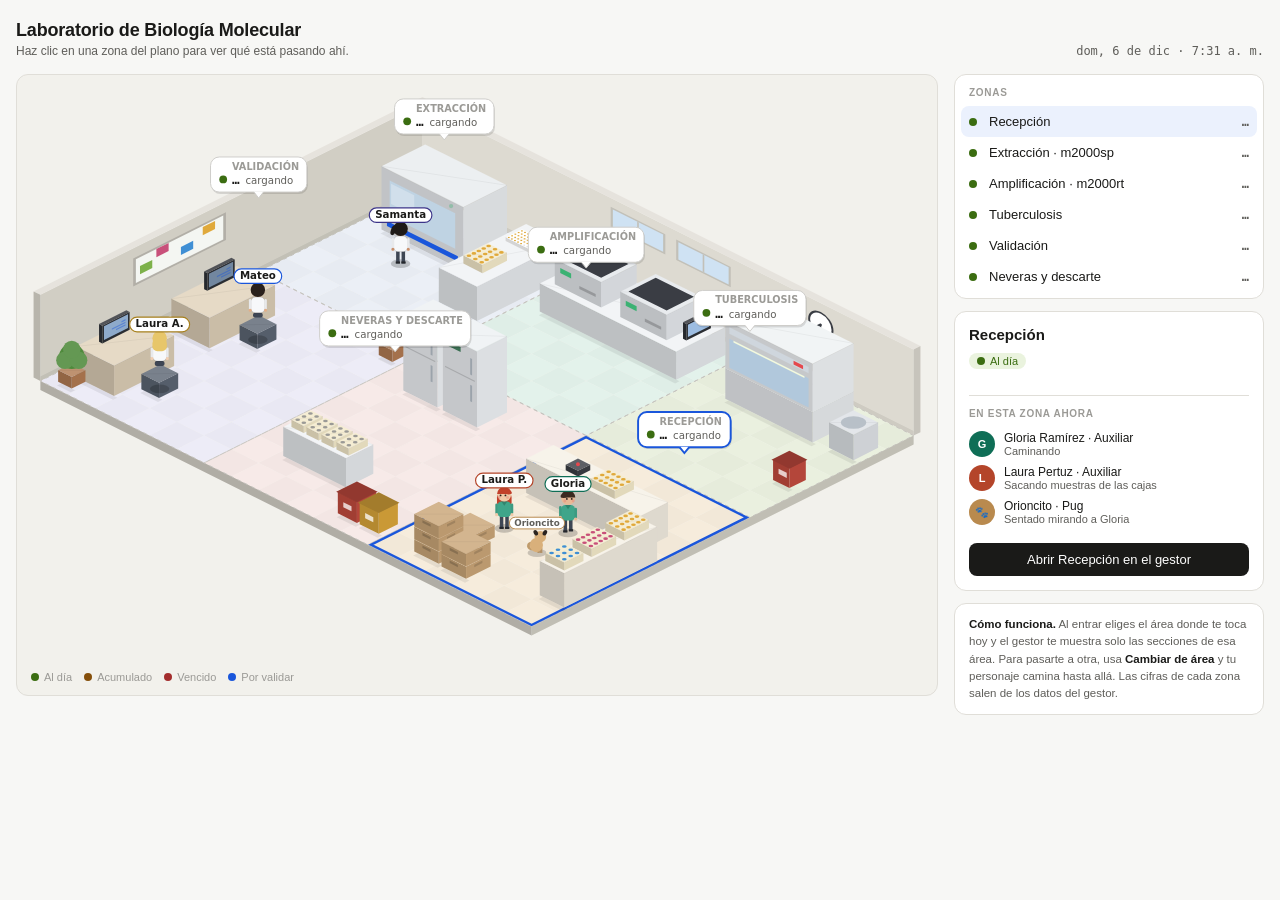
==== vista-lab.html @ 2bf11a38 "Laboratorio interactivo al entrar (elegir área) y oportunidad TB 48 h en Corridas TB - vista-lab.htm" ====
<!doctype html><html lang="es"><head><meta charset="utf-8"><meta name="viewport" content="width=device-width,initial-scale=1"><title>Vista del laboratorio</title>
<script>document.documentElement.setAttribute("data-theme","light")</script>
<style>
/* Layout: plano isométrico del laboratorio a la izquierda, panel de zonas a la derecha (se apila en celular).
   Colores tomados del gestor BioMol Lab para que la vista se pueda integrar sin choques. */
:root{
  --bg:#F7F7F5; --surface:#FFFFFF; --bg2:#EFEFED; --border:#E0DED8; --border2:#CECDCA;
  --text:#1A1A18; --text2:#5F5E5A; --text3:#9B9A96;
  --accent:#1A56DB; --accent-bg:#EBF1FD;
  --green:#3B6D11; --green-bg:#EAF3DE;
  --yellow:#854F0B; --yellow-bg:#FAEEDA;
  --red:#A32D2D; --red-bg:#FCEBEB;
  --purple:#3C3489; --purple-bg:#EEEDFE;
  --teal:#0F6E56; --teal-bg:#E1F5EE;
  --scene:#F2F1EC; --floor:#E9E7E0; --wall:#DDDAD1; --wall2:#D1CEC4;
  --font:'Inter',-apple-system,BlinkMacSystemFont,'Segoe UI',sans-serif;
  --mono:'JetBrains Mono','Fira Code',ui-monospace,monospace;
  --radius:8px; --radius-lg:12px;
}
@media (prefers-color-scheme: dark){
  :root:not([data-theme="light"]){
    --bg:#141413; --surface:#1D1D1B; --bg2:#262624; --border:#33322E; --border2:#45443F;
    --text:#EDECE8; --text2:#ADACA6; --text3:#77766F;
    --accent:#7AA2FF; --accent-bg:#1C2741;
    --green:#94C964; --green-bg:#1E2A15;
    --yellow:#E8B25C; --yellow-bg:#33280F;
    --red:#F08C8C; --red-bg:#3A1C1C;
    --purple:#B4AEF6; --purple-bg:#25233F;
    --teal:#62CDB1; --teal-bg:#122F29;
    --scene:#181816; --floor:#2B2A27; --wall:#3A3934; --wall2:#32312D;
    color-scheme:dark;
  }
}
:root[data-theme="dark"]{
  --bg:#141413; --surface:#1D1D1B; --bg2:#262624; --border:#33322E; --border2:#45443F;
  --text:#EDECE8; --text2:#ADACA6; --text3:#77766F;
  --accent:#7AA2FF; --accent-bg:#1C2741;
  --green:#94C964; --green-bg:#1E2A15;
  --yellow:#E8B25C; --yellow-bg:#33280F;
  --red:#F08C8C; --red-bg:#3A1C1C;
  --purple:#B4AEF6; --purple-bg:#25233F;
  --teal:#62CDB1; --teal-bg:#122F29;
  --scene:#181816; --floor:#2B2A27; --wall:#3A3934; --wall2:#32312D;
  color-scheme:dark;
}
*{box-sizing:border-box}
body{background:var(--bg);color:var(--text);font-family:var(--font);font-size:13px;margin:0}
.wrap{max-width:1320px;margin:0 auto;padding-block:20px 28px;padding-inline:16px;display:grid;grid-template-columns:minmax(0,1fr) 310px;gap:16px;align-items:start}
@media (max-width:920px){.wrap{grid-template-columns:minmax(0,1fr)}}

.head{grid-column:1/-1;display:flex;align-items:flex-end;justify-content:space-between;gap:12px;flex-wrap:wrap}
.head h1{font-size:18px;font-weight:600;margin:0;letter-spacing:-.01em;text-wrap:balance}
.head .sub{font-size:12px;color:var(--text2);margin-top:3px}
.head-right{display:flex;align-items:center;gap:8px;flex-wrap:wrap}
.chip{font-size:11px;font-weight:500;padding:3px 9px;border-radius:999px;border:1px solid var(--border2);color:var(--text2);background:var(--surface);white-space:nowrap}
.chip.sample{border-style:dashed}
.clock{font-family:var(--mono);font-size:12px;color:var(--text2);font-variant-numeric:tabular-nums}

.stage{position:relative;background:var(--scene);border:1px solid var(--border);border-radius:var(--radius-lg);overflow:hidden;min-width:0}
.stage canvas{display:block;width:100%;height:auto;touch-action:manipulation}
.stage-foot{display:flex;gap:12px;flex-wrap:wrap;font-size:11px;color:var(--text3);padding:0 14px 12px}
.stage-foot span{display:inline-flex;align-items:center;gap:5px}
.dot{width:8px;height:8px;border-radius:50%;display:inline-block;flex:none}
.dot.ok{background:var(--green)} .dot.warn{background:var(--yellow)} .dot.crit{background:var(--red)} .dot.info{background:var(--accent)}

.panel{display:flex;flex-direction:column;gap:12px;min-width:0}
.card{background:var(--surface);border:1px solid var(--border);border-radius:var(--radius-lg)}
.card-h{padding:12px 14px 8px;font-size:10px;font-weight:600;color:var(--text3);text-transform:uppercase;letter-spacing:.07em}
.zlist{display:flex;flex-direction:column;padding:0 6px 6px}
.zrow{all:unset;box-sizing:border-box;display:grid;grid-template-columns:10px minmax(0,1fr) auto;align-items:center;gap:10px;padding:8px 8px;border-radius:var(--radius);cursor:pointer}
.zrow:hover{background:var(--bg2)}
.zrow:focus-visible{outline:2px solid var(--accent);outline-offset:-2px}
.zrow.sel{background:var(--accent-bg)}
.zrow .zn{font-size:13px;font-weight:500;color:var(--text);white-space:nowrap;overflow:hidden;text-overflow:ellipsis}
.zrow .zv{font-family:var(--mono);font-size:12px;font-weight:600;color:var(--text2);font-variant-numeric:tabular-nums}

.detail{padding:14px}
.detail h2{font-size:15px;font-weight:600;margin:0 0 2px}
.detail .sect{font-size:11px;color:var(--text3)}
.pill{display:inline-flex;align-items:center;gap:5px;font-size:11px;font-weight:500;padding:2px 8px;border-radius:999px;margin-top:8px}
.pill.ok{background:var(--green-bg);color:var(--green)} .pill.warn{background:var(--yellow-bg);color:var(--yellow)}
.pill.crit{background:var(--red-bg);color:var(--red)} .pill.info{background:var(--accent-bg);color:var(--accent)}
.metrics{margin:12px 0 0;padding:0;display:grid;grid-template-columns:minmax(0,1fr) auto;gap:7px 12px}
.metrics dt{color:var(--text2);font-size:12px}
.metrics dd{margin:0;font-family:var(--mono);font-size:12px;font-weight:600;text-align:right;font-variant-numeric:tabular-nums}
.people{margin-top:14px;padding-top:12px;border-top:1px solid var(--border)}
.people .lbl{font-size:10px;font-weight:600;color:var(--text3);text-transform:uppercase;letter-spacing:.07em;margin-bottom:8px}
.person{display:flex;align-items:center;gap:9px;padding:4px 0}
.av{width:26px;height:26px;border-radius:50%;display:grid;place-items:center;font-size:11px;font-weight:600;color:#fff;flex:none}
.person .pn{font-size:12px;font-weight:500}
.person .pa{font-size:11px;color:var(--text2)}
.empty{font-size:12px;color:var(--text3);font-style:italic}
.go{margin-top:14px;width:100%;padding:9px 12px;border-radius:var(--radius);border:none;background:var(--text);color:var(--surface);font:500 13px var(--font);cursor:pointer}
.go:hover{opacity:.88}
.go:focus-visible{outline:2px solid var(--accent);outline-offset:2px}
.note{font-size:11.5px;line-height:1.5;color:var(--text2);padding:12px 14px}
.note b{color:var(--text);font-weight:600}
.go:disabled{opacity:.45;cursor:default}
.go2{margin-top:8px;width:100%;padding:8px 12px;border-radius:var(--radius);border:1px solid var(--border2);background:var(--surface);color:var(--text2);font:500 12.5px var(--font);cursor:pointer}
.go2:hover{background:var(--bg2);color:var(--text)}
.link{all:unset;display:block;margin-top:10px;font-size:11.5px;color:var(--text3);text-align:center;cursor:pointer;text-decoration:underline;text-underline-offset:2px}
.link:hover{color:var(--text2)}
.secs{margin:12px 0 0;padding:10px 0 0;border-top:1px solid var(--border);list-style:none;display:flex;flex-direction:column;gap:5px}
.secs .lbl{font-size:10px;font-weight:600;color:var(--text3);text-transform:uppercase;letter-spacing:.07em;margin-bottom:2px}
.secs li{font-size:12px;color:var(--text2);display:flex;gap:7px;align-items:center}
.secs li::before{content:'';width:5px;height:5px;border-radius:50%;background:var(--accent);flex:none}
.here{display:inline-block;font-size:10px;font-weight:600;color:var(--accent);background:var(--accent-bg);border-radius:999px;padding:1px 7px;margin-left:6px;vertical-align:2px}
.stage canvas{margin:0 auto}

.toast{position:fixed;left:50%;bottom:24px;transform:translateX(-50%) translateY(20px);background:var(--text);color:var(--surface);font-size:12.5px;padding:9px 14px;border-radius:var(--radius);opacity:0;transition:opacity .2s,transform .2s;pointer-events:none;max-width:calc(100% - 32px);text-align:center}
.toast.on{opacity:1;transform:translateX(-50%) translateY(0)}
@media (prefers-reduced-motion: reduce){.toast{transition:none}}
</style>

<div class="wrap">
  <header class="head">
    <div>
      <h1 id="titulo">Laboratorio de Biología Molecular</h1>
      <div class="sub" id="subtitulo">Haz clic en una zona del plano para ver qué está pasando ahí.</div>
    </div>
    <div class="head-right">
      <span class="clock" id="clock">—</span>
    </div>
  </header>

  <section class="stage" id="stage" aria-label="Plano isométrico del laboratorio">
    <canvas id="cv" role="img" aria-label="Plano del laboratorio con zonas de recepción, extracción, amplificación, tuberculosis, validación y neveras, y personas trabajando en cada una"></canvas>
    <div class="stage-foot">
      <span><i class="dot ok"></i>Al día</span>
      <span><i class="dot warn"></i>Acumulado</span>
      <span><i class="dot crit"></i>Vencido</span>
      <span><i class="dot info"></i>Por validar</span>
    </div>
  </section>

  <aside class="panel">
    <div class="card">
      <div class="card-h">Zonas</div>
      <div class="zlist" id="zlist"></div>
    </div>
    <div class="card detail" id="detail"></div>
    <div class="card note">
      <b>Cómo funciona.</b> Al entrar eliges el área donde te toca hoy y el gestor te muestra solo las secciones de esa área. Para pasarte a otra, usa <b>Cambiar de área</b> y tu personaje camina hasta allá. Las cifras de cada zona salen de los datos del gestor.</div>
  </aside>
</div>
<div class="toast" id="toast" role="status" aria-live="polite"></div>

<script>
(() => {
'use strict';
/* ---------- Geometría isométrica ---------- */
const W = 18, D = 14;           // tamaño del piso en baldosas
const TW = 56, TH = 28, ZU = 26; // ancho/alto de baldosa y unidad de altura en px
const WALL = 3.4;
const MARGIN = 24;
const OX = MARGIN + D * TW / 2;
const OY = 118;
const LW = (W + D) * TW / 2 + MARGIN * 2;
const LH = OY + (W + D) * TH / 2 + 46;

const P = (i, j, z = 0) => ({ x: OX + (i - j) * TW / 2, y: OY + (i + j) * TH / 2 - z * ZU });
const unproject = (x, y) => { const a = (x - OX) / (TW / 2), b = (y - OY) / (TH / 2); return { i: (a + b) / 2, j: (b - a) / 2 }; };

const cv = document.getElementById('cv');
const ctx = cv.getContext('2d');
const stage = document.getElementById('stage');
const reduce = matchMedia('(prefers-reduced-motion: reduce)').matches;

/* ---------- Colores del tema ---------- */
let T = {}, DARK = false;
function readTheme() {
  const cs = getComputedStyle(document.documentElement);
  ['bg','surface','border','border2','text','text2','text3','accent','accent-bg','green','green-bg','yellow','yellow-bg','red','red-bg','purple','purple-bg','teal','teal-bg','scene','floor','wall','wall2']
    .forEach(k => T[k] = cs.getPropertyValue('--' + k).trim());
  const c = hex(T.bg); DARK = (c[0] * .299 + c[1] * .587 + c[2] * .114) < 110;
}
function hex(h) { if (h.startsWith('rgb')) return h.match(/[\d.]+/g).slice(0, 3).map(Number); h = h.replace('#', ''); if (h.length === 3) h = h.split('').map(c => c + c).join(''); const n = parseInt(h, 16); return [n >> 16 & 255, n >> 8 & 255, n & 255]; }
function rgb(a) { return `rgb(${a.map(v => Math.round(Math.max(0, Math.min(255, v)))).join(',')})`; }
function mix(a, b, t) { const A = hex(a), B = hex(b); return rgb(A.map((v, k) => v + (B[k] - v) * t)); }
function shade(h, f) { const A = hex(h); return rgb(A.map(v => f < 0 ? v * (1 + f) : v + (255 - v) * f)); }
function toHex(c) { if (c[0] === '#') return c; const m = c.match(/\d+/g).map(Number); return '#' + m.slice(0, 3).map(v => v.toString(16).padStart(2, '0')).join(''); }
// Objetos del laboratorio: un poco más apagados en modo oscuro para que no deslumbren
const obj = h => DARK ? toHex(shade(h, -0.22)) : h;

/* ---------- Zonas (datos de ejemplo) ---------- */
const ZONES = [
  { id: 'recepcion', name: 'Recepción', seccion: 'Recepción', a: [12, 6, 18, 14], tint: 'yellow', st: 'warn', pin: '427', cap: 'por recibir', pz: 2.2, at: [16.6, 7.0],
    metrics: [['Escaneadas hoy', '182'], ['Pendientes por recibir', '427'], ['Sin ingreso', '6']] },
  { id: 'extraccion', name: 'Extracción · m2000sp', seccion: 'Matrículas', a: [0, 0, 6, 6], tint: 'accent', st: 'ok', pin: '72/96', cap: 'matrícula #48', pz: 3.3, at: [1.8, 1.0],
    metrics: [['Matrícula en montaje', '#48 · VPH'], ['Posiciones ocupadas', '72 de 96'], ['Montadas hoy', '2']] },
  { id: 'amplificacion', name: 'Amplificación · m2000rt', seccion: 'Matrículas', a: [6, 0, 12, 6], tint: 'teal', st: 'ok', pin: '38 min', cap: 'para terminar', pz: 3.2,
    metrics: [['Corrida actual', 'VIH carga viral'], ['Termina', '5:48 p. m.'], ['Reprocesos activos', '12']] },
  { id: 'tb', name: 'Tuberculosis', seccion: 'Corridas TB', a: [12, 0, 18, 6], tint: 'green', st: 'crit', pin: '2', cap: 'con más de 3 días', pz: 4.0,
    metrics: [['Esperando corrida', '9'], ['Más de 3 días hábiles', '2'], ['Última corrida', 'lun. 5 oct.']] },
  { id: 'validacion', name: 'Validación', seccion: 'Todas las muestras', a: [0, 6, 6, 14], tint: 'purple', st: 'info', pin: '86', cap: 'sin validar', pz: 3.3, at: [0.4, 6.4],
    metrics: [['Sin validar', '86'], ['Validadas hoy', '214'], ['Oportunidad VPH', '1,1 días háb.']] },
  { id: 'descarte', name: 'Neveras y descarte', seccion: 'Descarte', a: [6, 6, 12, 14], tint: 'red', st: 'ok', pin: '4', cap: 'gradillas a descarte', pz: 3.8,
    metrics: [['Gradillas para descartar', '4'], ['Muestras en nevera', '312'], ['Último descarte', 'vie. 2 oct.']] },
];
// Mientras el gestor carga, las cifras quedan en espera
ZONES.forEach(z => { z.pin = '…'; z.cap = 'cargando'; z.metrics = []; z.secciones = []; z.st = 'ok'; });
// Caminos de cada zona: desde el pasillo (j = 5,2) hasta el puesto de trabajo, esquivando muebles
const RUTAS = {
  recepcion:     [[12.5, 5.2], [12.5, 10.5], [15.2, 10.6]],
  extraccion:    [[3.0, 5.2], [3.0, 4.2]],
  amplificacion: [[9.0, 5.2], [9.0, 3.8]],
  tb:            [[14.8, 5.2], [14.8, 3.8]],
  validacion:    [[4.0, 5.2], [4.0, 10.0]],
  descarte:      [[10.5, 5.2], [10.5, 9.6]],
};
const PUERTA = [18.8, 5.2];
const spotOf = id => RUTAS[id][RUTAS[id].length - 1];
const zoneAt = (i, j) => ZONES.find(z => i >= z.a[0] && i < z.a[2] && j >= z.a[1] && j < z.a[3]) || null;
const stColor = s => ({ ok: T.green, warn: T.yellow, crit: T.red, info: T.accent })[s];

/* ---------- Muebles y equipos ---------- */
const boxes = [];
function B(i, j, z, w, d, h, c, extra = {}) { const b = { i, j, z, w, d, h, c, ...extra }; b.depth = b.depth ?? (i + w / 2 + j + d / 2); boxes.push(b); return b; }
function on(parent, b, k = 1) { b.depth = parent.depth + 0.02 * k; return b; }

// Recepción
const counter = B(13, 8.2, 0, 4.2, 1, 1.35, '#EFE9DD', { top: '#F7F3EA' });
on(counter, B(14.15, 8.45, 1.35, .45, .45, .22, '#3A3D44', { led: '#E5484D' }), 1);
on(counter, B(15.2, 8.35, 1.35, .9, .7, .32, '#F3E9C9', { tubes: '#E0A93B' }), 2);
const side = B(17, 9.3, 0, .9, 3.4, 1.35, '#EFE9DD', { top: '#F7F3EA' });
on(side, B(17.1, 9.5, 1.35, .7, .9, .32, '#F3E9C9', { tubes: '#E0A93B' }), 1);
on(side, B(17.1, 10.7, 1.35, .7, .9, .32, '#F3E9C9', { tubes: '#C8507A' }), 2);
on(side, B(17.1, 11.9, 1.35, .7, .7, .32, '#F3E9C9', { tubes: '#3F8FD4' }), 3);
// Cajas de muestras por recibir (la pila crece con los pendientes)
const crates = [];
[[13.1, 12.5, 3], [14.15, 12.55, 2], [13.15, 11.4, 1]].forEach(([i, j, n]) => {
  let base = null;
  for (let k = 0; k < n; k++) { const b = B(i, j, k * .5, .9, .9, .48, '#C9A577', { crate: true }); if (base) on(base, b, k); else base = b; crates.push(b); }
});
// Extracción
B(0.7, 0.6, 0, 3, 1.6, 2.5, '#E8EBEE', { sp: true });
const bench = B(4.4, 0.6, 0, 1.4, 3.2, 1.35, '#E4E7EA', { top: '#F2F4F6' });
on(bench, B(4.65, 1.0, 1.35, .9, .6, .14, '#FFFFFF', { plate: true }), 1);
on(bench, B(4.7, 2.3, 1.35, .7, .9, .32, '#F3E9C9', { tubes: '#E0A93B' }), 2);
// Amplificación
const rtBench = B(6.6, 0.5, 0, 5, 1.8, 1.1, '#E4E7EA', { top: '#F2F4F6' });
on(rtBench, B(6.9, 0.75, 1.1, 1.7, 1.3, 1.0, '#E3E6EA', { rt: true }), 1);
on(rtBench, B(9.3, 0.75, 1.1, 1.7, 1.3, 1.0, '#E3E6EA', { rt: true }), 2);
on(rtBench, B(11.25, 0.8, 1.1, .12, .9, .65, '#2D3036', { screen: true }), 3);
// Tuberculosis
const cabBase = B(13.2, 0.6, 0, 3.2, 1.5, 1.2, '#E6E9EC');
on(cabBase, B(13.2, 0.6, 1.2, 3.2, 1.5, 1.9, '#EEF1F3', { hood: true }), 1);
const cent = B(16.9, 1.1, 0, .9, .9, 1.0, '#DDE1E5', { centri: true });
B(17.05, 3.6, 0, .6, .6, .8, '#C24B3E', { bin: true });
// Validación
const desk1 = B(0.5, 7.3, 0, 1.4, 2.4, 1.2, '#D9CBB4', { top: '#E6DAC6' });
on(desk1, B(0.75, 7.75, 1.2, .12, 1.0, .7, '#2D3036', { screen: true, typing: 'Mateo' }), 1);
B(2.15, 8.15, 0, .65, .7, .6, '#5B6573', { chair: true });
const desk2 = B(0.5, 11.0, 0, 1.4, 2.2, 1.2, '#D9CBB4', { top: '#E6DAC6' });
on(desk2, B(0.75, 11.6, 1.2, .12, 1.0, .7, '#2D3036', { screen: true, typing: 'Mateo2' }), 1);
B(2.15, 11.75, 0, .65, .7, .6, '#5B6573', { chair: true });
B(0.35, 13.2, 0, .5, .5, .45, '#B07A52', { plant: true });
B(5.25, 6.35, 0, .5, .5, .45, '#B07A52', { plant: true });
// Neveras y descarte
B(7.0, 6.6, 0, 1.25, 1.1, 3.0, '#EDF0F3', { fridge: true });
B(8.45, 6.6, 0, 1.25, 1.1, 3.0, '#EDF0F3', { fridge: true });
const dBench = B(7.2, 11.3, 0, 2.3, 1, 1.15, '#E4E7EA', { top: '#F2F4F6' });
for (let k = 0; k < 4; k++) on(dBench, B(7.35 + k * .55, 11.45, 1.15, .45, .7, .28, '#F3E9C9', { tubes: '#9B9A96' }), k + 1);
B(10.3, 12.7, 0, .7, .7, .85, '#C24B3E', { bin: true });
B(11.1, 12.7, 0, .7, .7, .85, '#D9A53A', { bin: true });

/* ---------- Personas (datos de ejemplo) ---------- */
// match: palabras que deben estar en el nombre del usuario del gestor para reconocerlo
const PEOPLE = [
  { name: 'Gloria', full: 'Gloria Ramírez', match: ['gloria'], role: 'Auxiliar', color: '#0F6E56', coat: '#3FA58A', hair: '#3B2A20', style: 'bun', skin: '#E8B996',
    plan: [
      { to: [14.35, 9.9], wait: 6, face: [14.35, 8.6], act: 'scan', label: 'Escaneando muestras' },
      { to: [15.9, 9.9], wait: 5, face: [15.6, 8.6], act: 'scan', label: 'Escaneando muestras' },
      { to: [16.3, 11.0], wait: 3, face: [17.5, 11.0], label: 'Ordenando gradillas' },
      { to: [14.7, 11.7], wait: 3, face: [13.6, 12.9], label: 'Revisando cajas por recibir' },
      { to: [12.6, 7.2], wait: 3, face: [14, 8.6], via: [[12.6, 10.5]], label: 'Huyéndole a Orioncito' },
      { to: [15.2, 10.6], wait: 4, face: [15.2, 8.6], via: [[12.6, 10.5]], act: 'scan', label: 'Escaneando muestras' },
    ] },
  { name: 'Laura P.', full: 'Laura Pertuz', match: ['laura', 'pertuz'], role: 'Auxiliar', color: '#B4452A', coat: '#3FA58A', hair: '#C2412B', style: 'long', skin: '#F0C9A8',
    plan: [
      { to: [13.9, 10.9], wait: 4, face: [13.6, 12.9], label: 'Sacando muestras de las cajas' },
      { to: [6.4, 2.6], wait: 5, face: [5.2, 2.6], carry: true, via: [[12.5, 10.5], [12.5, 5.2]], label: 'Entregando gradilla en extracción' },
      { to: [7.7, 3.3], wait: 3, face: [7.7, 1.5], label: 'Revisando el m2000rt' },
      { to: [13.9, 10.9], wait: 3, face: [13.6, 12.9], via: [[12.5, 5.2], [12.5, 10.5]], label: 'Volviendo a recepción' },
    ] },
  { name: 'Laura A.', full: 'Laura Álvarez', match: ['laura', 'alvarez'], role: 'Bacterióloga', color: '#A8811F', coat: '#F7F8FA', hair: '#E7C66A', style: 'long', skin: '#F1CDB0',
    plan: [
      { to: [2.47, 12.1], wait: 12, face: [1, 12.1], sit: true, act: 'type', label: 'Validando carga viral de VIH' },
      { to: [14.8, 3.8], wait: 6, face: [14.8, 1.8], via: [[4.0, 10.0], [4.0, 5.2], [14.8, 5.2]], label: 'Revisando la corrida de TB' },
      { to: [2.47, 12.1], wait: 10, face: [1, 12.1], sit: true, act: 'type', via: [[14.8, 5.2], [4.0, 5.2], [4.0, 10.0]], label: 'Validando TB' },
    ] },
  { name: 'Samanta', full: 'Samanta', match: ['samanta'], role: 'Bacterióloga', color: '#3C3489', coat: '#F7F8FA', hair: '#1E1A18', style: 'pony', skin: '#C98F6B',
    plan: [
      { to: [2.3, 3.1], wait: 7, face: [2.3, 1.8], act: 'led', label: 'Cargando el m2000sp' },
      { to: [5.1, 4.5], wait: 5, face: [5.1, 3.2], label: 'Revisando reprocesos del m2000sp' },
      { to: [8.0, 3.2], wait: 4, face: [8.0, 1.6], label: 'Montando matrícula de HLA-B27' },
      { to: [10.3, 3.2], wait: 4, face: [10.3, 1.6], via: [[6.5, 5.0]], label: 'Revisando corrida en m2000rt' },
    ] },
  { name: 'Mateo', full: 'Mateo Morales', match: ['mateo'], role: 'Bacteriólogo', color: '#1A56DB', coat: '#F7F8FA', hair: '#2A211C', style: 'short', skin: '#E2AE88',
    plan: [
      { to: [2.47, 8.5], wait: 14, face: [1, 8.5], sit: true, act: 'type', label: 'Validando resultados de VPH' },
      { to: [4.3, 10.2], wait: 3, face: [5.3, 13.0], label: 'Estirando las piernas' },
      { to: [2.47, 8.5], wait: 9, face: [1, 8.5], sit: true, act: 'type', label: 'Importando validados' },
    ] },
];
const norm = s => String(s || '').normalize('NFD').replace(/[̀-ͯ]/g, '').toLowerCase();
const esPersona = (p, nombre) => { const n = norm(nombre); return p.match.every(w => n.includes(w)); };
PEOPLE.forEach((p, k) => {
  p.seed = k * 1.7; p.k = 0;
  const s = p.plan[0]; p.i = s.to[0]; p.j = s.to[1]; p.route = []; p.moving = false;
  p.wait = reduce ? Infinity : 1 + k * 1.3; arrive(p, s);
});
const AMBIENTE = PEOPLE.slice();

/* ---------- Tu personaje ---------- */
const ME = { isMe: true, name: 'Tú', tag: 'Tú', role: '', color: '#B4236A', coat: '#F7F8FA', hair: '#2A211C', style: 'short', skin: '#D9A07C',
  seed: 9.1, i: PUERTA[0], j: PUERTA[1], route: [], moving: false, sit: false, act: null, carry: false, back: true, flip: -1, plan: [], match: [] };
let usuarioActual = null;
function configurarUsuario(nombre, rol) {
  if (!nombre || nombre === usuarioActual) return;
  usuarioActual = nombre;
  const primero = nombre.split(' ')[0];
  const igual = AMBIENTE.find(p => esPersona(p, nombre));
  PEOPLE.length = 0; AMBIENTE.filter(p => p !== igual).forEach(p => PEOPLE.push(p));
  const aux = /aux/i.test(rol || '');
  if (igual) Object.assign(ME, { color: igual.color, coat: igual.coat, hair: igual.hair, style: igual.style, skin: igual.skin, match: igual.match });
  else Object.assign(ME, { color: '#B4236A', coat: aux ? '#3FA58A' : '#F7F8FA', hair: '#2A211C', style: 'short', skin: '#D9A07C', match: [] });
  ME.tag = 'Tú · ' + (igual ? igual.name : primero);
  ME.role = igual ? igual.role : (aux ? 'Auxiliar' : 'Bacteriólogo/a');
  reiniciarPug();
}
function ponerEn(id) {
  const s = id ? spotOf(id) : PUERTA;
  ME.i = s[0]; ME.j = s[1]; ME.route = []; ME.moving = false;
  if (id) { const [i0, j0, i1, j1] = ZONES.find(z => z.id === id).a; setFacing(ME, (i0 + i1) / 2 - ME.i, (j0 + j1) / 2 - ME.j); }
  else setFacing(ME, -1, 0);
}
function arrive(p, s) { p.sit = !!s.sit; p.act = s.act || null; p.label = s.label; p.carry = false; setFacing(p, s.face[0] - p.i, s.face[1] - p.j); }
function setFacing(p, di, dj) { const dx = (di - dj), dy = (di + dj); p.back = dy < -0.01; p.flip = dx >= 0 ? 1 : -1; }

/* ---------- Orioncito, el pug de Gloria ----------
   Sigue a Gloria por el mismo camino que ella recorre (migas de pan), así no
   atraviesa muebles. Si Gloria es quien entra al gestor, persigue a "Tú". */
const PUG = { name: 'Orioncito', role: 'Pug', isPug: true, i: 15.4, j: 11.2, trail: [], moving: false, sit: true, back: false, flip: 1, seed: 4.2, last: null, label: 'Persiguiendo a Gloria' };
const PUG_LAG = 9;   // migas de distancia (~0,7 baldosas detrás)
function objetivoPug() {
  if (ME.match && ME.match.includes('gloria') && modo !== 'libre') return ME;
  return PEOPLE.find(p => p.match.includes('gloria')) || null;
}
function reiniciarPug() {
  const g = objetivoPug(); PUG.trail = []; PUG.last = null;
  if (g) { PUG.i = g.i + .7; PUG.j = g.j + .5; }
}
function updatePug(dt) {
  const g = objetivoPug(); if (!g) return;
  const salto = PUG.last ? Math.hypot(g.i - PUG.last[0], g.j - PUG.last[1]) : 0;
  if (salto > 1.5) { PUG.trail = []; PUG.i = g.i + .6; PUG.j = g.j + .5; }   // Gloria apareció en otro lado
  PUG.last = [g.i, g.j];
  const ult = PUG.trail[PUG.trail.length - 1];
  if (!ult || Math.hypot(g.i - ult[0], g.j - ult[1]) > .08) PUG.trail.push([g.i, g.j]);
  if (PUG.trail.length > 400) PUG.trail.splice(0, PUG.trail.length - 400);
  if (PUG.trail.length > PUG_LAG) {
    const [ti, tj] = PUG.trail[0], di = ti - PUG.i, dj = tj - PUG.j, dist = Math.hypot(di, dj);
    const step = (PUG.trail.length > PUG_LAG + 12 ? 6.5 : 2.3) * dt;   // si se queda atrás, corre
    PUG.moving = true; PUG.sit = false; setFacing(PUG, di, dj);
    if (dist <= step) { PUG.i = ti; PUG.j = tj; PUG.trail.shift(); }
    else { PUG.i += di / dist * step; PUG.j += dj / dist * step; }
    PUG.label = 'Persiguiendo a ' + (g.isMe ? 'ti' : 'Gloria');
  } else {
    PUG.moving = false; PUG.sit = true; setFacing(PUG, g.i - PUG.i, g.j - PUG.j);
    PUG.label = 'Sentado mirando a ' + (g.isMe ? 'ti' : 'Gloria');
  }
}
function drawPug(d, t) {
  const F = P(d.i, d.j, 0), x = F.x, fl = d.flip, ph = t * 16 + d.seed;
  const run = d.moving && !reduce;
  const y = F.y - (run ? Math.abs(Math.sin(ph)) * 1.8 : 0);
  const fawn = '#D9B07B', mask = '#2B2420', K = 1.3;   // un poco más grande que a escala real, para que se vea
  ctx.save(); ctx.translate(x, F.y); ctx.scale(K, K); ctx.translate(-x, -F.y);
  ctx.fillStyle = 'rgba(0,0,0,.18)'; ctx.beginPath(); ctx.ellipse(x, F.y, 7.5, 3.2, 0, 0, 7); ctx.fill();
  // cola enroscada (atrás)
  const tx = x - fl * (d.sit ? 4.5 : 6.6), ty = y - (d.sit ? 5.5 : 9.5), wag = reduce ? 0 : Math.sin(t * (run ? 18 : 9)) * .7;
  ctx.strokeStyle = shade(fawn, -.12); ctx.lineWidth = 2.2; ctx.beginPath(); ctx.arc(tx, ty, 2.3, wag, Math.PI * 1.65 + wag); ctx.stroke(); ctx.lineWidth = 1;
  // patas
  ctx.fillStyle = shade(fawn, -.18);
  if (!d.sit) {
    const s = run ? Math.sin(ph) * 1.7 : 0;
    [[-5, s], [-2.2, -s], [2, s], [4.6, -s]].forEach(([dx, o]) => ctx.fillRect(x + dx * fl - .9, y - 4.5, 1.9, 4.5 - Math.max(0, o)));
  } else { ctx.fillRect(x + fl * 1.2 - .9, y - 4, 1.9, 4); ctx.fillRect(x + fl * 3.2 - .9, y - 4, 1.9, 4); }
  // cuerpo
  ctx.fillStyle = fawn; ctx.beginPath();
  if (d.sit) ctx.ellipse(x - fl * .5, y - 6.2, 5.2, 5.6, 0, 0, 7); else ctx.ellipse(x, y - 7, 7.2, 4.4, 0, 0, 7);
  ctx.fill();
  // cabeza
  const hx = x + fl * (d.sit ? 2.6 : 6.2), hy = y - (d.sit ? 12.8 : 11);
  ctx.fillStyle = fawn; ctx.beginPath(); ctx.arc(hx, hy, 4.6, 0, 7); ctx.fill();
  ctx.fillStyle = mask; ctx.beginPath(); ctx.ellipse(hx - 3.6, hy - 3.1, 1.6, 2.3, -.5, 0, 7); ctx.ellipse(hx + 3.6, hy - 3.1, 1.6, 2.3, .5, 0, 7); ctx.fill();
  if (!d.back) {
    ctx.fillStyle = mask; ctx.beginPath(); ctx.ellipse(hx + fl * 1.5, hy + 1.5, 2.8, 2.1, 0, 0, 7); ctx.fill();
    ctx.fillStyle = '#111'; ctx.beginPath(); ctx.arc(hx - 1.6 + fl * 1.1, hy - 1.1, 1, 0, 7); ctx.arc(hx + 1.6 + fl * 1.1, hy - 1.1, 1, 0, 7); ctx.fill();
    if (run) { ctx.fillStyle = '#E5737F'; ctx.fillRect(hx + fl * 1.5 - .8, hy + 3, 1.6, 2); }
  }
  ctx.restore();
  const topY = F.y - (F.y - hy) * K;
  labels.push(() => {
    ctx.font = '600 9px Inter, system-ui, sans-serif';
    const tw = ctx.measureText(d.name).width + 10, ny = topY - 20;
    rr(x - tw / 2, ny, tw, 12, 6); ctx.fillStyle = T.surface; ctx.fill(); ctx.strokeStyle = '#B98A4E'; ctx.lineWidth = 1; ctx.stroke();
    ctx.fillStyle = T.text2; ctx.textAlign = 'center'; ctx.textBaseline = 'middle'; ctx.fillText(d.name, x, ny + 6.3);
  });
}

/* ---------- Estado de interacción ---------- */
let selected = 'recepcion', hover = null, pinRects = [];
let modo = 'libre';      // 'entrada' (recién entra al gestor) · 'cambio' (se pasa de área) · 'libre' (vista suelta)
let actual = null;       // área donde está la persona
let busy = false;        // tu personaje va caminando
let listo = false;       // el gestor ya mandó las cifras
const enIframe = window.parent !== window;
const avisar = msg => { if (enIframe) window.parent.postMessage(msg, '*'); };
const labels = [];

/* ---------- Dibujo ---------- */
function poly(pts, fill, stroke) { ctx.beginPath(); pts.forEach((p, k) => k ? ctx.lineTo(p.x, p.y) : ctx.moveTo(p.x, p.y)); ctx.closePath(); if (fill) { ctx.fillStyle = fill; ctx.fill(); } if (stroke) { ctx.strokeStyle = stroke; ctx.stroke(); } }
function rr(x, y, w, h, r) { ctx.beginPath(); ctx.roundRect ? ctx.roundRect(x, y, w, h, r) : ctx.rect(x, y, w, h); }

function drawFloor() {
  for (let i = 0; i < W; i++) for (let j = 0; j < D; j++) {
    const z = zoneAt(i + .5, j + .5);
    let c = z ? mix(T.floor, T[z.tint + '-bg'], DARK ? .55 : .75) : T.floor;
    if ((i + j) % 2) c = shade(toHex(c), DARK ? .025 : -.018);
    if (z && hover === z.id) c = shade(toHex(c), DARK ? .06 : .35);
    poly([P(i, j), P(i + 1, j), P(i + 1, j + 1), P(i, j + 1)], c);
  }
  // borde inferior del piso (grosor)
  const th = .35;
  poly([P(W, 0), P(W, D), P(W, D, -th), P(W, 0, -th)], shade(toHex(T.wall2), -.08));
  poly([P(0, D), P(W, D), P(W, D, -th), P(0, D, -th)], shade(toHex(T.wall2), -.16));
  // contornos de zonas
  ctx.lineWidth = 1; ctx.setLineDash([4, 4]);
  ZONES.forEach(z => { const [i0, j0, i1, j1] = z.a; poly([P(i0, j0), P(i1, j0), P(i1, j1), P(i0, j1)], null, mix(T.floor, T.text3, .45)); });
  ctx.setLineDash([]);
  const s = ZONES.find(z => z.id === selected);
  if (s) { const [i0, j0, i1, j1] = s.a; ctx.lineWidth = 2.5; poly([P(i0 + .06, j0 + .06), P(i1 - .06, j0 + .06), P(i1 - .06, j1 - .06), P(i0 + .06, j1 - .06)], null, T.accent); ctx.lineWidth = 1; }
}

function drawWalls() {
  // pared del fondo derecho (plano j=0) y pared del fondo izquierdo (plano i=0)
  const w1 = T.wall, w2 = T.wall2, t = .25;
  poly([P(0, 0), P(W, 0), P(W, 0, WALL), P(0, 0, WALL)], w1);
  poly([P(0, 0), P(0, D), P(0, D, WALL), P(0, 0, WALL)], w2);
  // canto superior
  poly([P(-t, -t, WALL), P(W, -t, WALL), P(W, 0, WALL), P(0, 0, WALL), P(0, D, WALL), P(-t, D, WALL)], shade(toHex(w1), DARK ? .08 : .25));
  poly([P(W, -t, WALL), P(W, 0, WALL), P(W, 0, 0), P(W, -t, 0)], shade(toHex(w1), -.1));
  poly([P(-t, D, WALL), P(0, D, WALL), P(0, D, 0), P(-t, D, 0)], shade(toHex(w2), -.12));
  // zócalo
  poly([P(0, 0), P(W, 0), P(W, 0, .18), P(0, 0, .18)], shade(toHex(w1), -.07));
  poly([P(0, 0), P(0, D), P(0, D, .18), P(0, 0, .18)], shade(toHex(w2), -.07));
  // ventanas en la pared derecha
  const sky = DARK ? '#1F2C3D' : '#CFE2F3', frame = shade(toHex(w1), -.12);
  [[6.9, 8.9], [9.3, 11.3]].forEach(([a, b]) => {
    poly([P(a, 0, 2.25), P(b, 0, 2.25), P(b, 0, 3.05), P(a, 0, 3.05)], frame);
    poly([P(a + .08, 0, 2.31), P(b - .08, 0, 2.31), P(b - .08, 0, 2.99), P(a + .08, 0, 2.99)], sky);
    poly([P((a + b) / 2 - .03, 0, 2.31), P((a + b) / 2 + .03, 0, 2.31), P((a + b) / 2 + .03, 0, 2.99), P((a + b) / 2 - .03, 0, 2.99)], frame);
  });
  // tablero en la pared izquierda (validación)
  poly([P(0, 7.2, 1.9), P(0, 10.6, 1.9), P(0, 10.6, 3.0), P(0, 7.2, 3.0)], shade(toHex(w2), -.15));
  poly([P(0, 7.3, 1.98), P(0, 10.5, 1.98), P(0, 10.5, 2.92), P(0, 7.3, 2.92)], DARK ? '#2E3330' : '#F4F6F2');
  [['#E0A93B', 7.6, 2.55], ['#3F8FD4', 8.4, 2.2], ['#C8507A', 9.3, 2.6], ['#7DB14A', 9.9, 2.25]].forEach(([c, j, z]) =>
    poly([P(0, j, z), P(0, j + .45, z), P(0, j + .45, z + .32), P(0, j, z + .32)], obj(c)));
  // reloj (hora real) en la pared derecha
  drawWallClock(14.6, 2.55);
}

function drawWallClock(i, z) {
  const c = P(i, 0, z); const now = new Date();
  ctx.save(); ctx.translate(c.x, c.y); ctx.transform(1, .5, 0, 1, 0, 0); // plano j=0
  ctx.beginPath(); ctx.arc(0, 0, 12, 0, Math.PI * 2); ctx.fillStyle = DARK ? '#2A2D31' : '#FFFFFF'; ctx.fill();
  ctx.lineWidth = 2; ctx.strokeStyle = DARK ? '#55585E' : '#3A3D44'; ctx.stroke();
  const hA = ((now.getHours() % 12) + now.getMinutes() / 60) / 12 * Math.PI * 2, mA = now.getMinutes() / 60 * Math.PI * 2;
  ctx.lineCap = 'round';
  ctx.beginPath(); ctx.moveTo(0, 0); ctx.lineTo(Math.sin(hA) * 6, -Math.cos(hA) * 6); ctx.lineWidth = 2; ctx.stroke();
  ctx.beginPath(); ctx.moveTo(0, 0); ctx.lineTo(Math.sin(mA) * 9, -Math.cos(mA) * 9); ctx.lineWidth = 1.3; ctx.stroke();
  ctx.restore();
}

function faceJ(b, u0, u1, v0, v1, fill) { const jj = b.j + b.d; poly([P(b.i + u0, jj, b.z + v0), P(b.i + u1, jj, b.z + v0), P(b.i + u1, jj, b.z + v1), P(b.i + u0, jj, b.z + v1)], fill); }
function faceI(b, u0, u1, v0, v1, fill) { const ii = b.i + b.w; poly([P(ii, b.j + u0, b.z + v0), P(ii, b.j + u1, b.z + v0), P(ii, b.j + u1, b.z + v1), P(ii, b.j + u0, b.z + v1)], fill); }

function drawBox(b, t) {
  const { i, j, z, w, d, h } = b, base = obj(b.c);
  const top = b.top ? obj(b.top) : shade(base, .18);
  const fI = shade(base, -.07), fJ = shade(base, -.17);
  // sombra suave sobre el piso
  if (z === 0) poly([P(i + .12, j + d), P(i + w + .12, j + d), P(i + w + .12, j + d + .16), P(i + .12, j + d + .16)], 'rgba(0,0,0,.07)');
  poly([P(i + w, j, z), P(i + w, j + d, z), P(i + w, j + d, z + h), P(i + w, j, z + h)], fI);
  poly([P(i, j + d, z), P(i + w, j + d, z), P(i + w, j + d, z + h), P(i, j + d, z + h)], fJ);
  poly([P(i, j, z + h), P(i + w, j, z + h), P(i + w, j + d, z + h), P(i, j + d, z + h)], top);
  ctx.lineWidth = .6; poly([P(i, j + d, z + h), P(i + w, j + d, z + h), P(i + w, j, z + h)], null, 'rgba(0,0,0,.08)'); ctx.lineWidth = 1;
  decorate(b, t);
}

function decorate(b, t) {
  const blink = reduce ? 1 : (Math.sin(t * 3 + b.i) > 0 ? 1 : .35);
  if (b.led) { const p = P(b.i + b.w / 2, b.j + b.d / 2, b.z + b.h + .02); ctx.fillStyle = b.led; ctx.globalAlpha = blink; ctx.beginPath(); ctx.arc(p.x, p.y, 2, 0, 7); ctx.fill(); ctx.globalAlpha = 1; }
  if (b.tubes) { // gradilla con tapas de colores
    const nx = Math.max(2, Math.round(b.w / .2)), ny = Math.max(2, Math.round(b.d / .2));
    for (let a = 0; a < nx; a++) for (let c = 0; c < ny; c++) {
      const p = P(b.i + (a + .5) * b.w / nx, b.j + (c + .5) * b.d / ny, b.z + b.h);
      ctx.fillStyle = obj(b.tubes); ctx.beginPath(); ctx.ellipse(p.x, p.y, 2.4, 1.3, 0, 0, 7); ctx.fill();
    }
  }
  if (b.plate) { for (let a = 0; a < 8; a++) for (let c = 0; c < 5; c++) { const p = P(b.i + (a + .5) * b.w / 8, b.j + (c + .5) * b.d / 5, b.z + b.h); ctx.fillStyle = (a * 5 + c) < 29 ? obj('#E0A93B') : 'rgba(0,0,0,.12)'; ctx.fillRect(p.x - .9, p.y - .6, 1.8, 1.2); } }
  if (b.crate) { faceJ(b, .3, .6, .3, .4, 'rgba(0,0,0,.18)'); faceI(b, .3, .6, .3, .4, 'rgba(0,0,0,.14)'); }
  if (b.sp) { // m2000sp: ventana de cristal y franja azul
    faceJ(b, .2, 2.8, .25, .45, obj('#1A56DB'));
    faceJ(b, .3, 2.7, .7, 2.1, DARK ? '#22313F' : '#BFD3E3');
    faceJ(b, .35, 1.2, 1.2, 2.0, 'rgba(255,255,255,.28)');
    const p = P(b.i + 2.55, b.j + b.d, b.z + 2.3); ctx.fillStyle = '#3BB273'; ctx.globalAlpha = blink; ctx.beginPath(); ctx.arc(p.x, p.y, 2.2, 0, 7); ctx.fill(); ctx.globalAlpha = 1;
  }
  if (b.rt) { // m2000rt: tapa oscura y luz verde
    const tp = [P(b.i + .15, b.j + .15, b.z + b.h + .01), P(b.i + b.w - .15, b.j + .15, b.z + b.h + .01), P(b.i + b.w - .15, b.j + b.d - .15, b.z + b.h + .01), P(b.i + .15, b.j + b.d - .15, b.z + b.h + .01)];
    poly(tp, obj('#3A3D44'));
    faceJ(b, .2, .6, .55, .75, '#3BB273');
    faceJ(b, .9, 1.5, .3, .42, 'rgba(0,0,0,.2)');
  }
  if (b.screen) { // pantalla mirando hacia +i
    const lit = b.typing && !reduce ? .75 + .25 * Math.sin(t * 9 + b.j) : .9;
    faceI(b, .06, b.d - .06, .1, b.h - .06, DARK ? `rgba(90,140,220,${lit * .7})` : `rgba(170,205,245,${lit})`);
    if (b.typing) for (let k = 0; k < 3; k++) faceI(b, .15, .15 + .5 * ((k * 37 % 10) / 10 + .3), .45 - k * .1, .5 - k * .1, 'rgba(26,86,219,.45)');
  }
  if (b.hood) { // cabina de bioseguridad: vidrio frontal y luz
    faceJ(b, .15, b.w - .15, .1, 1.25, DARK ? 'rgba(120,170,220,.25)' : 'rgba(160,200,235,.55)');
    faceJ(b, .15, b.w - .15, 1.45, 1.7, obj('#CFD6DD'));
    faceJ(b, .3, b.w - .3, 1.18, 1.25, DARK ? '#C9D8A0' : '#F4F9DC');
    faceJ(b, b.w - .7, b.w - .35, 1.5, 1.65, '#E5484D');
  }
  if (b.centri) { const p = P(b.i + b.w / 2, b.j + b.d / 2, b.z + b.h); ctx.fillStyle = obj('#B8C0C8'); ctx.beginPath(); ctx.ellipse(p.x, p.y, 13, 6.5, 0, 0, 7); ctx.fill(); }
  if (b.bin) { poly([P(b.i - .03, b.j - .03, b.z + b.h), P(b.i + b.w + .03, b.j - .03, b.z + b.h), P(b.i + b.w + .03, b.j + b.d + .03, b.z + b.h), P(b.i - .03, b.j + b.d + .03, b.z + b.h)], shade(obj(b.c), -.25)); faceJ(b, .2, .5, .35, .55, 'rgba(255,255,255,.75)'); }
  if (b.fridge) { faceJ(b, .08, b.w - .08, 1.75, 1.8, 'rgba(0,0,0,.15)'); faceJ(b, b.w - .25, b.w - .18, 1.95, 2.6, obj('#9BA3AB')); faceJ(b, b.w - .25, b.w - .18, .9, 1.55, obj('#9BA3AB')); faceJ(b, .2, .65, 2.65, 2.85, DARK ? '#2D4A3A' : '#3A6E52'); }
  if (b.plant) { const p = P(b.i + b.w / 2, b.j + b.d / 2, b.z + b.h + .55); const g = obj('#4F8A3C');
    [[0, 0, 13], [-7, 4, 9], [7, 4, 9], [0, -7, 9]].forEach(([dx, dy, r], k) => { ctx.fillStyle = k ? shade(g, .12) : g; ctx.beginPath(); ctx.arc(p.x + dx, p.y + dy, r, 0, 7); ctx.fill(); }); }
}

/* ---------- Personas ---------- */
function drawPerson(p, t) {
  const F = P(p.i, p.j, 0); const x = F.x;
  const ph = t * 10 + p.seed;
  const walking = p.moving;
  let y = F.y - (p.sit ? .62 * ZU : 0);
  y -= walking ? Math.abs(Math.sin(ph)) * 1.6 : (reduce ? 0 : Math.sin(t * 2 + p.seed) * .5);
  const fl = p.flip, back = p.back;
  const pants = '#3E4654', shoe = '#24262B';
  // sombra
  ctx.fillStyle = 'rgba(0,0,0,.2)'; ctx.beginPath(); ctx.ellipse(x, F.y, 10, 4.5, 0, 0, 7); ctx.fill();
  // piernas
  if (!p.sit) {
    const s = walking ? Math.sin(ph) * 2.4 : 0;
    ctx.fillStyle = pants; ctx.fillRect(x - 4.6, y - 13, 3.6, 13 - Math.max(0, s)); ctx.fillRect(x + 1, y - 13, 3.6, 13 - Math.max(0, -s));
    ctx.fillStyle = shoe; ctx.fillRect(x - 5, y - 2 - Math.max(0, s), 4.4, 2.2); ctx.fillRect(x + .8, y - 2 - Math.max(0, -s), 4.4, 2.2);
  } else {
    ctx.fillStyle = pants; rr(x - 5, y - 12, 10, 5, 2); ctx.fill();
  }
  // carga: gradilla (detrás si está de espaldas)
  const rack = () => { ctx.fillStyle = '#F3E9C9'; rr(x - 7, y - 23, 14, 6, 1.5); ctx.fill(); ctx.fillStyle = '#E0A93B'; for (let k = 0; k < 4; k++) { ctx.beginPath(); ctx.arc(x - 4.8 + k * 3.2, y - 23, 1.3, 0, 7); ctx.fill(); } };
  if (p.carry && back) rack();
  // pelo largo por detrás
  const hy = y - 35;
  if (p.style === 'long' && !back) { ctx.fillStyle = p.hair; rr(x - 7.5, hy - 2, 15, 15, 5); ctx.fill(); }
  // cuerpo / bata
  ctx.fillStyle = p.coat; rr(x - 7.2, y - 28, 14.4, 16, 4.5); ctx.fill();
  if (p.coat === '#F7F8FA') { ctx.strokeStyle = 'rgba(0,0,0,.18)'; ctx.lineWidth = .8; ctx.stroke(); }
  if (!back) { ctx.fillStyle = p.coat === '#F7F8FA' ? p.color : shade(p.coat, -.2); ctx.beginPath(); ctx.moveTo(x - 3, y - 28); ctx.lineTo(x + 3, y - 28); ctx.lineTo(x, y - 23.5); ctx.closePath(); ctx.fill(); }
  // brazos
  const sw = walking && !p.carry ? Math.sin(ph) * 2 : 0;
  ctx.fillStyle = shade(p.coat, -.06);
  if (p.carry && !back) { rack(); ctx.fillStyle = p.skin; ctx.beginPath(); ctx.arc(x - 6.5, y - 20, 1.8, 0, 7); ctx.arc(x + 6.5, y - 20, 1.8, 0, 7); ctx.fill(); }
  else {
    rr(x - 9.2, y - 26 + sw, 2.6, 11, 1.3); ctx.fill(); rr(x + 6.6, y - 26 - sw, 2.6, 11, 1.3); ctx.fill();
    ctx.fillStyle = p.skin; ctx.beginPath(); ctx.arc(x - 7.9, y - 14.5 + sw, 1.6, 0, 7); ctx.arc(x + 7.9, y - 14.5 - sw, 1.6, 0, 7); ctx.fill();
  }
  // cabeza
  ctx.fillStyle = p.skin; ctx.beginPath(); ctx.arc(x, hy, 7, 0, 7); ctx.fill();
  ctx.fillStyle = p.hair;
  if (back) {
    ctx.beginPath(); ctx.arc(x, hy - .5, 7.4, 0, 7); ctx.fill();
    if (p.style === 'long') { rr(x - 7.4, hy, 14.8, 13, 5); ctx.fill(); }
  } else {
    ctx.beginPath(); ctx.arc(x, hy - .6, 7.4, Math.PI, 0); ctx.fill();
    ctx.beginPath(); ctx.ellipse(x - fl * 2.5, hy - 3.2, 5.4, 2.6, -fl * .3, 0, 7); ctx.fill();
    // ojos y mejillas
    ctx.fillStyle = '#2A211C'; ctx.beginPath(); ctx.arc(x - 2.5 + fl * 1.3, hy + .8, .95, 0, 7); ctx.arc(x + 2.5 + fl * 1.3, hy + .8, .95, 0, 7); ctx.fill();
    ctx.fillStyle = 'rgba(230,110,110,.35)'; ctx.beginPath(); ctx.arc(x - 4.3 + fl, hy + 3, 1.5, 0, 7); ctx.arc(x + 4.3 + fl, hy + 3, 1.5, 0, 7); ctx.fill();
  }
  ctx.fillStyle = p.hair;
  if (p.style === 'bun') { ctx.beginPath(); ctx.arc(x - fl * 1.5, hy - 8.3, 3.4, 0, 7); ctx.fill(); }
  if (p.style === 'pony') { ctx.beginPath(); ctx.ellipse(x - fl * 7.3, hy + 1, 2.6, 5.2, fl * .35, 0, 7); ctx.fill(); }
  // acción: lector de código de barras
  if (p.act === 'scan' && !p.moving && !reduce && (t * 1.3 + p.seed) % 1.6 < .35) {
    const s = p.plan[p.k].face, tgt = P(s[0], s[1], 1.4);
    ctx.strokeStyle = 'rgba(229,72,77,.85)'; ctx.lineWidth = 1.4; ctx.beginPath(); ctx.moveTo(x + fl * 7, y - 18); ctx.lineTo(tgt.x, tgt.y); ctx.stroke(); ctx.lineWidth = 1;
  }
  labels.push(() => {
  ctx.font = '600 10.5px Inter, system-ui, sans-serif';
  const txt = p.isMe ? p.tag : p.name;
  const tw = ctx.measureText(txt).width + 12, ny = hy - 22;
  rr(x - tw / 2, ny, tw, 15, 7.5); ctx.fillStyle = p.isMe ? T.accent : T.surface; ctx.fill(); ctx.strokeStyle = p.isMe ? T.accent : p.color; ctx.lineWidth = 1.2; ctx.stroke(); ctx.lineWidth = 1;
  if (p.isMe) { ctx.beginPath(); ctx.moveTo(x - 4, ny + 15); ctx.lineTo(x, ny + 19); ctx.lineTo(x + 4, ny + 15); ctx.closePath(); ctx.fillStyle = T.accent; ctx.fill(); }
  ctx.fillStyle = p.isMe ? '#FFFFFF' : T.text; ctx.textAlign = 'center'; ctx.textBaseline = 'middle'; ctx.fillText(txt, x, ny + 7.8);
  });
}

/* ---------- Marcadores flotantes por zona ---------- */
function drawPins(t) {
  pinRects = [];
  ZONES.forEach((z, k) => {
    const [i0, j0, i1, j1] = z.a;
    const head = z.name.split(' · ')[0].toUpperCase() + (z.id === actual ? ' · ESTÁS AQUÍ' : '');
    const a = z.at ? P(z.at[0], z.at[1], z.pz) : P((i0 + i1) / 2, (j0 + j1) / 2, z.pz);
    const bob = reduce ? 0 : Math.sin(t * 1.8 + k) * 2;
    ctx.font = '700 13px "JetBrains Mono", ui-monospace, monospace'; const w1 = ctx.measureText(z.pin).width;
    ctx.font = '500 10.5px Inter, system-ui, sans-serif'; const w2 = ctx.measureText(z.cap).width;
    ctx.font = '600 10px Inter, system-ui, sans-serif'; const w3 = ctx.measureText(head).width;
    const w = Math.max(w1 + w2 + 8, w3) + 30, h = 36, x = a.x - w / 2, y = a.y - h - 9 + bob;
    const sel = z.id === selected, hov = z.id === hover;
    ctx.fillStyle = 'rgba(0,0,0,.12)'; rr(x + 1, y + 2, w, h, 9); ctx.fill();
    rr(x, y, w, h, 9); ctx.fillStyle = T.surface; ctx.fill();
    ctx.strokeStyle = sel ? T.accent : (hov ? T.text3 : T.border2); ctx.lineWidth = sel ? 2 : 1; ctx.stroke(); ctx.lineWidth = 1;
    ctx.beginPath(); ctx.moveTo(a.x - 5, y + h - .5); ctx.lineTo(a.x, y + h + 6); ctx.lineTo(a.x + 5, y + h - .5); ctx.closePath(); ctx.fillStyle = T.surface; ctx.fill();
    ctx.strokeStyle = sel ? T.accent : (hov ? T.text3 : T.border2); ctx.lineWidth = sel ? 2 : 1;
    ctx.beginPath(); ctx.moveTo(a.x - 5, y + h); ctx.lineTo(a.x, y + h + 6); ctx.lineTo(a.x + 5, y + h); ctx.stroke(); ctx.lineWidth = 1;
    // pulso para lo vencido
    const dc = stColor(z.st);
    if (z.st === 'crit' && !reduce) { const r = 4 + ((t * 1.2) % 1) * 6; ctx.globalAlpha = 1 - ((t * 1.2) % 1); ctx.strokeStyle = dc; ctx.beginPath(); ctx.arc(x + 13, y + 23, r, 0, 7); ctx.stroke(); ctx.globalAlpha = 1; }
    ctx.fillStyle = dc; ctx.beginPath(); ctx.arc(x + 13, y + 23, 4, 0, 7); ctx.fill();
    ctx.textAlign = 'left'; ctx.textBaseline = 'alphabetic';
    ctx.font = '600 10px Inter, system-ui, sans-serif'; ctx.fillStyle = T.text3; ctx.fillText(head, x + 22, y + 13);
    ctx.font = '700 13px "JetBrains Mono", ui-monospace, monospace'; ctx.fillStyle = T.text; ctx.fillText(z.pin, x + 22, y + 28);
    ctx.font = '500 10.5px Inter, system-ui, sans-serif'; ctx.fillStyle = T.text2; ctx.fillText(z.cap, x + 22 + w1 + 6, y + 28);
    pinRects.push({ id: z.id, x, y, w, h: h + 6 });
  });
}

/* ---------- Movimiento ---------- */
function updateMe(dt) {
  if (!ME.route.length) return;
  const [ti, tj] = ME.route[0]; const di = ti - ME.i, dj = tj - ME.j, dist = Math.hypot(di, dj), step = 5.2 * dt;
  ME.moving = true; setFacing(ME, di, dj);
  if (dist <= step) { ME.i = ti; ME.j = tj; ME.route.shift(); if (!ME.route.length) llegue(); }
  else { ME.i += di / dist * step; ME.j += dj / dist * step; }
}
function update(dt) {
  updateMe(dt);
  updatePug(dt);
  if (reduce) return;
  PEOPLE.forEach(p => {
    if (p.route.length) {
      const [ti, tj] = p.route[0]; const di = ti - p.i, dj = tj - p.j, dist = Math.hypot(di, dj), step = 1.9 * dt;
      p.moving = true; setFacing(p, di, dj);
      if (dist <= step) { p.i = ti; p.j = tj; p.route.shift(); if (!p.route.length) { p.moving = false; const s = p.plan[p.k]; arrive(p, s); p.wait = s.wait * (.8 + Math.random() * .4); } }
      else { p.i += di / dist * step; p.j += dj / dist * step; }
    } else if ((p.wait -= dt) <= 0) {
      p.k = (p.k + 1) % p.plan.length; const s = p.plan[p.k];
      p.route = [...(s.via || []), s.to]; p.carry = !!s.carry; p.sit = false; p.act = null; p.label = 'Caminando';
    }
  });
}

/* ---------- Render ---------- */
let scale = 1, dpr = 1;
function resize() {
  dpr = Math.min(2, window.devicePixelRatio || 1);
  // Que el plano completo quepa en la pantalla sin tener que bajar
  const maxH = Math.max(320, window.innerHeight - 120);
  const cw = Math.min(stage.clientWidth, maxH * LW / LH); scale = cw / LW;
  cv.width = Math.round(cw * dpr); cv.height = Math.round(LH * scale * dpr);
  cv.style.width = cw + 'px'; cv.style.height = (LH * scale) + 'px';
}
function frame(t) {
  ctx.setTransform(dpr * scale, 0, 0, dpr * scale, 0, 0);
  ctx.clearRect(0, 0, LW, LH);
  drawWalls(); drawFloor();
  const list = boxes.map(b => ({ d: b.depth, f: () => drawBox(b, t) }))
    .concat(PEOPLE.map(p => ({ d: p.i + p.j + .03, f: () => drawPerson(p, t) })))
    .concat(objetivoPug() ? [{ d: PUG.i + PUG.j + .02, f: () => drawPug(PUG, t) }] : [])
    .concat(modo === 'libre' ? [] : [{ d: ME.i + ME.j + .04, f: () => drawPerson(ME, t) }]);
  list.sort((a, b) => a.d - b.d).forEach(o => o.f());
  drawPins(t);
  labels.forEach(f => f()); labels.length = 0;
}
let last = performance.now();
function loop(now) { const dt = Math.min(.05, (now - last) / 1000); last = now; update(dt); frame(now / 1000); requestAnimationFrame(loop); }

/* ---------- Panel ---------- */
const zlist = document.getElementById('zlist'), detail = document.getElementById('detail');
const stLabel = { ok: 'Al día', warn: 'Acumulado', crit: 'Hay muestras vencidas', info: 'Pendiente de validar' };
function renderList() {
  zlist.innerHTML = ZONES.map(z => `<button class="zrow${z.id === selected ? ' sel' : ''}" data-z="${z.id}" id="z-${z.id}"><i class="dot ${z.st}"></i><span class="zn">${z.name}${z.id === actual ? ' <span class="here">tú</span>' : ''}</span><span class="zv">${z.pin}</span></button>`).join('');
}
let lastSig = '';
const corto = z => z.name.split(' · ')[0];
function renderDetail(force) {
  const z = ZONES.find(q => q.id === selected);
  const here = [...PEOPLE, ...(objetivoPug() ? [PUG] : [])].filter(p => zoneAt(p.i, p.j)?.id === z.id);
  const sig = [z.id, modo, actual, busy, listo, z.pin].join('|') + '|' + here.map(p => p.name + p.label).join(',');
  if (!force && sig === lastSig) return; lastSig = sig;
  const esActual = modo === 'cambio' && z.id === actual;
  let botones = '';
  if (modo === 'libre') {
    botones = `<button class="go" id="go">Abrir ${corto(z)} en el gestor</button>`;
  } else if (!listo) {
    botones = `<button class="go" disabled>Cargando el gestor…</button>`;
  } else if (busy) {
    botones = `<button class="go" disabled>Caminando a ${corto(z)}…</button><button class="link" id="saltar">Saltar animación</button>`;
  } else if (modo === 'entrada') {
    botones = `<button class="go" id="go">Entrar a ${corto(z)}</button><button class="link" id="todas">Entrar sin elegir área (ver todo el gestor)</button>`;
  } else if (esActual) {
    botones = `<button class="go" id="quedarme">Seguir en ${corto(z)}</button><button class="link" id="todas">Ver todas las áreas del gestor</button>`;
  } else {
    const ac = ZONES.find(q => q.id === actual);
    botones = `<button class="go" id="go">Pasarme a ${corto(z)}</button>` +
      (ac ? `<button class="go2" id="quedarme">Quedarme en ${corto(ac)}</button>` : '') +
      `<button class="link" id="todas">Ver todas las áreas del gestor</button>`;
  }
  detail.innerHTML = `
    <h2>${z.name}${esActual ? '<span class="here">Estás aquí</span>' : ''}</h2>
    <span class="pill ${z.st}"><i class="dot ${z.st}"></i>${stLabel[z.st]}</span>
    <dl class="metrics">${z.metrics.map(([k, v]) => `<dt>${k}</dt><dd>${v}</dd>`).join('')}</dl>
    ${z.secciones.length ? `<ul class="secs"><li class="lbl" style="list-style:none">Se abre en el gestor</li>${z.secciones.map(x => `<li>${x}</li>`).join('')}</ul>` : ''}
    <div class="people"><div class="lbl">En esta zona ahora</div>
      ${here.length ? here.map(p => `<div class="person"><span class="av" style="background:${p.isPug ? '#B98A4E' : p.color}">${p.isPug ? '🐾' : p.name[0]}</span><div><div class="pn">${p.full || p.name} · ${p.role}</div><div class="pa">${p.label}</div></div></div>`).join('') : '<div class="empty">Nadie trabajando aquí en este momento</div>'}
    </div>
    ${botones}`;
  const on = (id, f) => { const el = document.getElementById(id); if (el) el.onclick = f; };
  on('go', () => modo === 'libre' ? (enIframe ? avisar({ type: 'vista-nav', nav: z.nav }) : toast(`Abre ${corto(z)}`)) : irA(z.id));
  on('quedarme', () => avisar({ type: 'vista-cerrar' }));
  on('todas', () => avisar({ type: 'vista-entrar', zona: 'todas' }));
  on('saltar', saltar);
}
function setHeader() {
  const t = document.getElementById('titulo'), s = document.getElementById('subtitulo');
  const nombre = usuarioActual ? usuarioActual.split(' ')[0] : '';
  const ac = ZONES.find(q => q.id === actual);
  if (modo === 'entrada') { t.textContent = `Hola${nombre ? ', ' + nombre : ''}. ¿En qué área te toca hoy?`; s.textContent = 'Haz clic en tu área en el plano o en la lista. El gestor se abre con las secciones de esa área.'; }
  else if (modo === 'cambio') { t.textContent = ac ? `Estás en ${corto(ac)}. ¿A qué área te pasas?` : '¿A qué área te pasas?'; s.textContent = 'Elige la nueva área y tu personaje camina hasta allá. Esc para volver.'; }
  else { t.textContent = 'Laboratorio de Biología Molecular'; s.textContent = 'Haz clic en una zona del plano para ver qué está pasando ahí.'; }
}
function select(id) { if (busy) return; selected = id; renderList(); renderDetail(true); }
zlist.addEventListener('click', e => { const b = e.target.closest('.zrow'); if (b) select(b.dataset.z); });
zlist.addEventListener('dblclick', e => { const b = e.target.closest('.zrow'); if (b && modo !== 'libre') irA(b.dataset.z); });

/* ---------- Caminar a otra área ---------- */
let destino = null;
function irA(id) {
  if (busy || !listo) return;
  if (modo === 'cambio' && id === actual) { avisar({ type: 'vista-cerrar' }); return; }
  destino = id; busy = true; selected = id; renderList(); renderDetail(true);
  const ida = actual ? RUTAS[actual].slice(0, -1).reverse() : [];
  ME.route = [...ida, ...RUTAS[id]];
  toast(actual ? `Pasando de ${corto(ZONES.find(q => q.id === actual))} a ${corto(ZONES.find(q => q.id === id))}…` : `Entrando a ${corto(ZONES.find(q => q.id === id))}…`);
  if (reduce) saltar();
}
function saltar() { if (!busy) return; const s = spotOf(destino); ME.i = s[0]; ME.j = s[1]; ME.route = []; llegue(); }
function llegue() {
  ME.moving = false; ponerEn(destino);
  actual = destino; setHeader(); renderList(); renderDetail(true);
  const id = destino;
  setTimeout(() => { busy = false; modo = 'cambio'; avisar({ type: 'vista-entrar', zona: id }); setHeader(); renderDetail(true); }, reduce ? 0 : 450);
}
window.addEventListener('keydown', e => { if (e.key === 'Escape' && modo === 'cambio' && !busy && actual) avisar({ type: 'vista-cerrar' }); });

let tt; const toastEl = document.getElementById('toast');
function toast(msg) { toastEl.textContent = msg; toastEl.classList.add('on'); clearTimeout(tt); tt = setTimeout(() => toastEl.classList.remove('on'), 2600); }

/* ---------- Interacción con el plano ---------- */
function hitZone(e) {
  const r = cv.getBoundingClientRect(); const x = (e.clientX - r.left) / scale, y = (e.clientY - r.top) / scale;
  for (let k = pinRects.length - 1; k >= 0; k--) { const q = pinRects[k]; if (x >= q.x && x <= q.x + q.w && y >= q.y && y <= q.y + q.h) return q.id; }
  const g = unproject(x, y); return zoneAt(g.i, g.j)?.id || null;
}
cv.addEventListener('mousemove', e => { hover = hitZone(e); cv.style.cursor = hover ? 'pointer' : 'default'; });
cv.addEventListener('mouseleave', () => { hover = null; });
cv.addEventListener('click', e => { if (busy) { saltar(); return; } const id = hitZone(e); if (id) select(id); });
cv.addEventListener('dblclick', e => { const id = hitZone(e); if (id && modo !== 'libre') irA(id); });

/* ---------- Reloj ---------- */
const clockEl = document.getElementById('clock');
function tick() { const d = new Date(); clockEl.textContent = d.toLocaleDateString('es-CO', { weekday: 'short', day: 'numeric', month: 'short' }) + ' · ' + d.toLocaleTimeString('es-CO', { hour: 'numeric', minute: '2-digit' }); }

/* ---------- Datos que manda el gestor (prototipo) ---------- */
window.addEventListener('message', e => {
  const d = e.data;
  if (d && d.type === 'vista-modo') {
    configurarUsuario(d.usuario, d.rol);
    modo = d.modo; actual = d.actual || null; busy = false; destino = null;
    ponerEn(actual); selected = actual || selected;
    setHeader(); renderList(); renderDetail(true);
    return;
  }
  if (!d || d.type !== 'vista-datos') return;
  for (const z of ZONES) if (d.zonas[z.id]) Object.assign(z, d.zonas[z.id]);
  listo = true;
  renderList(); renderDetail(true);
});
/* ---------- Arranque ---------- */
readTheme();
matchMedia('(prefers-color-scheme: dark)').addEventListener('change', readTheme);
new MutationObserver(readTheme).observe(document.documentElement, { attributes: true, attributeFilter: ['data-theme'] });
window.addEventListener('resize', resize);
if ('ResizeObserver' in window) new ResizeObserver(resize).observe(stage);
resize(); renderList(); renderDetail(true); tick();
setInterval(tick, 15000); setInterval(() => renderDetail(false), 500);
document.fonts && document.fonts.ready.then(() => {});
requestAnimationFrame(loop);
})();
</script>
</html>
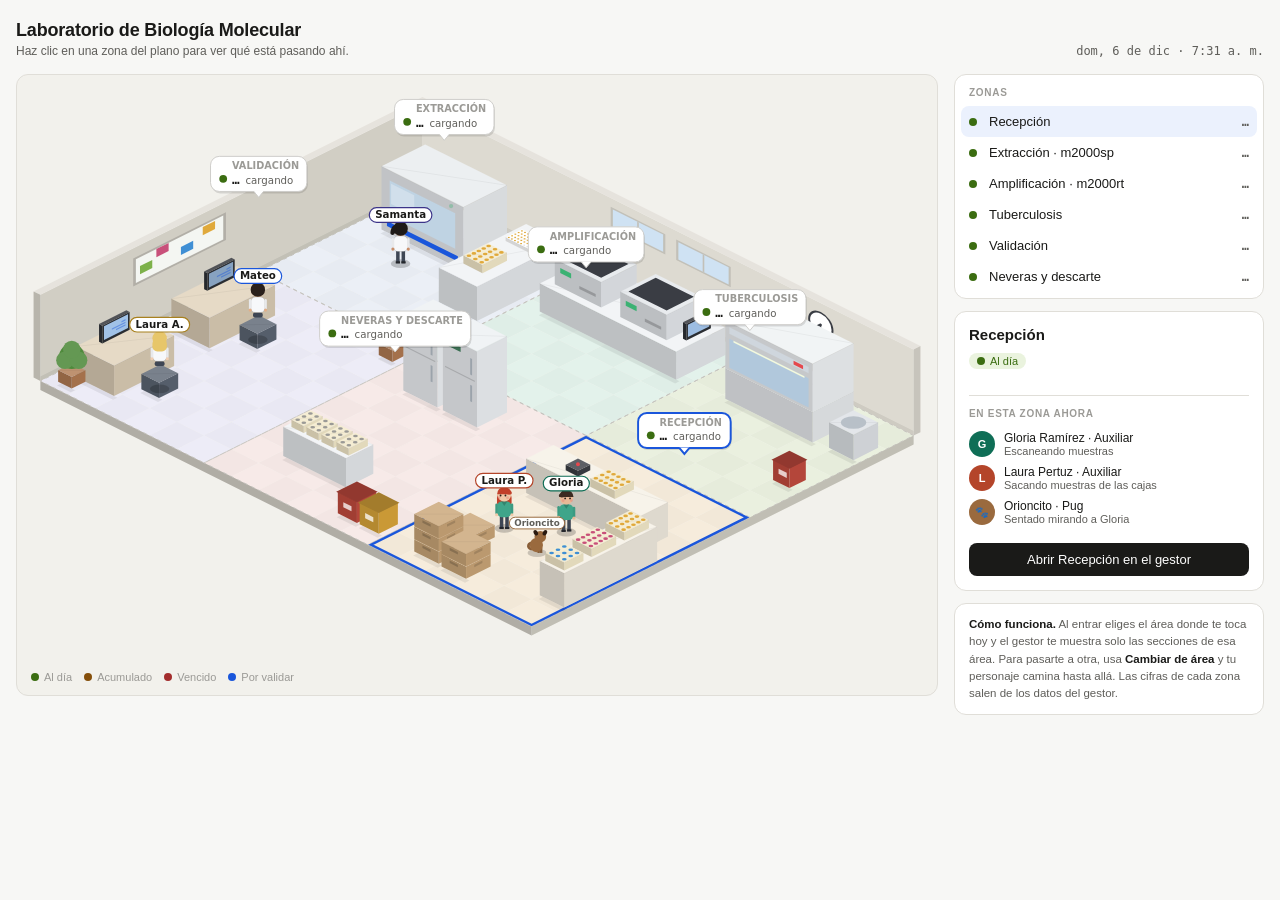
==== commit fb9ff059: "Cierre de turno por área + Orioncito marrón + arreglo de márgenes - Cierre de turno: cada área (Rece" ====
--- a/vista-lab.html
+++ b/vista-lab.html
@@ -209,6 +209,7 @@
   descarte:      [[10.5, 5.2], [10.5, 9.6]],
 };
 const PUERTA = [18.8, 5.2];
+let CIERRE = null;   // {cerradas, total} — la puerta es el cierre de turno
 const spotOf = id => RUTAS[id][RUTAS[id].length - 1];
 const zoneAt = (i, j) => ZONES.find(z => i >= z.a[0] && i < z.a[2] && j >= z.a[1] && j < z.a[3]) || null;
 const stColor = s => ({ ok: T.green, warn: T.yellow, crit: T.red, info: T.accent })[s];
@@ -375,7 +376,7 @@
   const F = P(d.i, d.j, 0), x = F.x, fl = d.flip, ph = t * 16 + d.seed;
   const run = d.moving && !reduce;
   const y = F.y - (run ? Math.abs(Math.sin(ph)) * 1.8 : 0);
-  const fawn = '#D9B07B', mask = '#2B2420', K = 1.3;   // un poco más grande que a escala real, para que se vea
+  const fawn = '#9A6A3E', mask = '#2A1A10', K = 1.3;   // marrón   // un poco más grande que a escala real, para que se vea
   ctx.save(); ctx.translate(x, F.y); ctx.scale(K, K); ctx.translate(-x, -F.y);
   ctx.fillStyle = 'rgba(0,0,0,.18)'; ctx.beginPath(); ctx.ellipse(x, F.y, 7.5, 3.2, 0, 0, 7); ctx.fill();
   // cola enroscada (atrás)
@@ -405,7 +406,7 @@
   labels.push(() => {
     ctx.font = '600 9px Inter, system-ui, sans-serif';
     const tw = ctx.measureText(d.name).width + 10, ny = topY - 20;
-    rr(x - tw / 2, ny, tw, 12, 6); ctx.fillStyle = T.surface; ctx.fill(); ctx.strokeStyle = '#B98A4E'; ctx.lineWidth = 1; ctx.stroke();
+    rr(x - tw / 2, ny, tw, 12, 6); ctx.fillStyle = T.surface; ctx.fill(); ctx.strokeStyle = '#9A6A3E'; ctx.lineWidth = 1; ctx.stroke();
     ctx.fillStyle = T.text2; ctx.textAlign = 'center'; ctx.textBaseline = 'middle'; ctx.fillText(d.name, x, ny + 6.3);
   });
 }
@@ -639,6 +640,26 @@
     ctx.font = '500 10.5px Inter, system-ui, sans-serif'; ctx.fillStyle = T.text2; ctx.fillText(z.cap, x + 22 + w1 + 6, y + 28);
     pinRects.push({ id: z.id, x, y, w, h: h + 6 });
   });
+  // Puerta = cierre de turno
+  if (CIERRE) {
+    const a = P(PUERTA[0] - .1, PUERTA[1] - 1.5, 1.4), bob = reduce ? 0 : Math.sin(t * 1.8 + 9) * 2;
+    const todas = CIERRE.cerradas >= CIERRE.total, head = 'CIERRE DE TURNO', pin = `${CIERRE.cerradas}/${CIERRE.total}`, cap = 'áreas cerradas';
+    ctx.font = '700 13px "JetBrains Mono", ui-monospace, monospace'; const w1 = ctx.measureText(pin).width;
+    ctx.font = '500 10.5px Inter, system-ui, sans-serif'; const w2 = ctx.measureText(cap).width;
+    ctx.font = '600 10px Inter, system-ui, sans-serif'; const w3 = ctx.measureText(head).width;
+    const w = Math.max(w1 + w2 + 8, w3) + 34, h = 36, x = a.x - w / 2, y = a.y - h - 9 + bob, hov = hover === 'cierre';
+    ctx.fillStyle = 'rgba(0,0,0,.12)'; rr(x + 1, y + 2, w, h, 9); ctx.fill();
+    rr(x, y, w, h, 9); ctx.fillStyle = todas ? T['green-bg'] : T.surface; ctx.fill();
+    ctx.strokeStyle = hov ? T.text : T.text3; ctx.setLineDash([4, 3]); ctx.lineWidth = 1.2; ctx.stroke(); ctx.setLineDash([]); ctx.lineWidth = 1;
+    ctx.beginPath(); ctx.moveTo(a.x - 5, y + h - .5); ctx.lineTo(a.x, y + h + 6); ctx.lineTo(a.x + 5, y + h - .5); ctx.closePath(); ctx.fillStyle = T.surface; ctx.fill();
+    ctx.textAlign = 'center'; ctx.textBaseline = 'middle'; ctx.font = '14px system-ui'; ctx.fillStyle = todas ? T.green : T.text2;
+    ctx.fillText(todas ? '✓' : '🔒', x + 14, y + 22);
+    ctx.textAlign = 'left'; ctx.textBaseline = 'alphabetic';
+    ctx.font = '600 10px Inter, system-ui, sans-serif'; ctx.fillStyle = T.text3; ctx.fillText(head, x + 26, y + 13);
+    ctx.font = '700 13px "JetBrains Mono", ui-monospace, monospace'; ctx.fillStyle = todas ? T.green : T.text; ctx.fillText(pin, x + 26, y + 28);
+    ctx.font = '500 10.5px Inter, system-ui, sans-serif'; ctx.fillStyle = T.text2; ctx.fillText(cap, x + 26 + w1 + 6, y + 28);
+    pinRects.push({ id: 'cierre', x, y, w, h: h + 6 });
+  }
 }
 
 /* ---------- Movimiento ---------- */
@@ -728,7 +749,7 @@
     <dl class="metrics">${z.metrics.map(([k, v]) => `<dt>${k}</dt><dd>${v}</dd>`).join('')}</dl>
     ${z.secciones.length ? `<ul class="secs"><li class="lbl" style="list-style:none">Se abre en el gestor</li>${z.secciones.map(x => `<li>${x}</li>`).join('')}</ul>` : ''}
     <div class="people"><div class="lbl">En esta zona ahora</div>
-      ${here.length ? here.map(p => `<div class="person"><span class="av" style="background:${p.isPug ? '#B98A4E' : p.color}">${p.isPug ? '🐾' : p.name[0]}</span><div><div class="pn">${p.full || p.name} · ${p.role}</div><div class="pa">${p.label}</div></div></div>`).join('') : '<div class="empty">Nadie trabajando aquí en este momento</div>'}
+      ${here.length ? here.map(p => `<div class="person"><span class="av" style="background:${p.isPug ? '#9A6A3E' : p.color}">${p.isPug ? '🐾' : p.name[0]}</span><div><div class="pn">${p.full || p.name} · ${p.role}</div><div class="pa">${p.label}</div></div></div>`).join('') : '<div class="empty">Nadie trabajando aquí en este momento</div>'}
     </div>
     ${botones}`;
   const on = (id, f) => { const el = document.getElementById(id); if (el) el.onclick = f; };
@@ -780,8 +801,8 @@
 }
 cv.addEventListener('mousemove', e => { hover = hitZone(e); cv.style.cursor = hover ? 'pointer' : 'default'; });
 cv.addEventListener('mouseleave', () => { hover = null; });
-cv.addEventListener('click', e => { if (busy) { saltar(); return; } const id = hitZone(e); if (id) select(id); });
-cv.addEventListener('dblclick', e => { const id = hitZone(e); if (id && modo !== 'libre') irA(id); });
+cv.addEventListener('click', e => { if (busy) { saltar(); return; } const id = hitZone(e); if (id === 'cierre') { avisar({ type: 'vista-cierre' }); return; } if (id) select(id); });
+cv.addEventListener('dblclick', e => { const id = hitZone(e); if (id && id !== 'cierre' && modo !== 'libre') irA(id); });
 
 /* ---------- Reloj ---------- */
 const clockEl = document.getElementById('clock');
@@ -799,6 +820,7 @@
   }
   if (!d || d.type !== 'vista-datos') return;
   for (const z of ZONES) if (d.zonas[z.id]) Object.assign(z, d.zonas[z.id]);
+  if (d.cierre) CIERRE = d.cierre;
   listo = true;
   renderList(); renderDetail(true);
 });
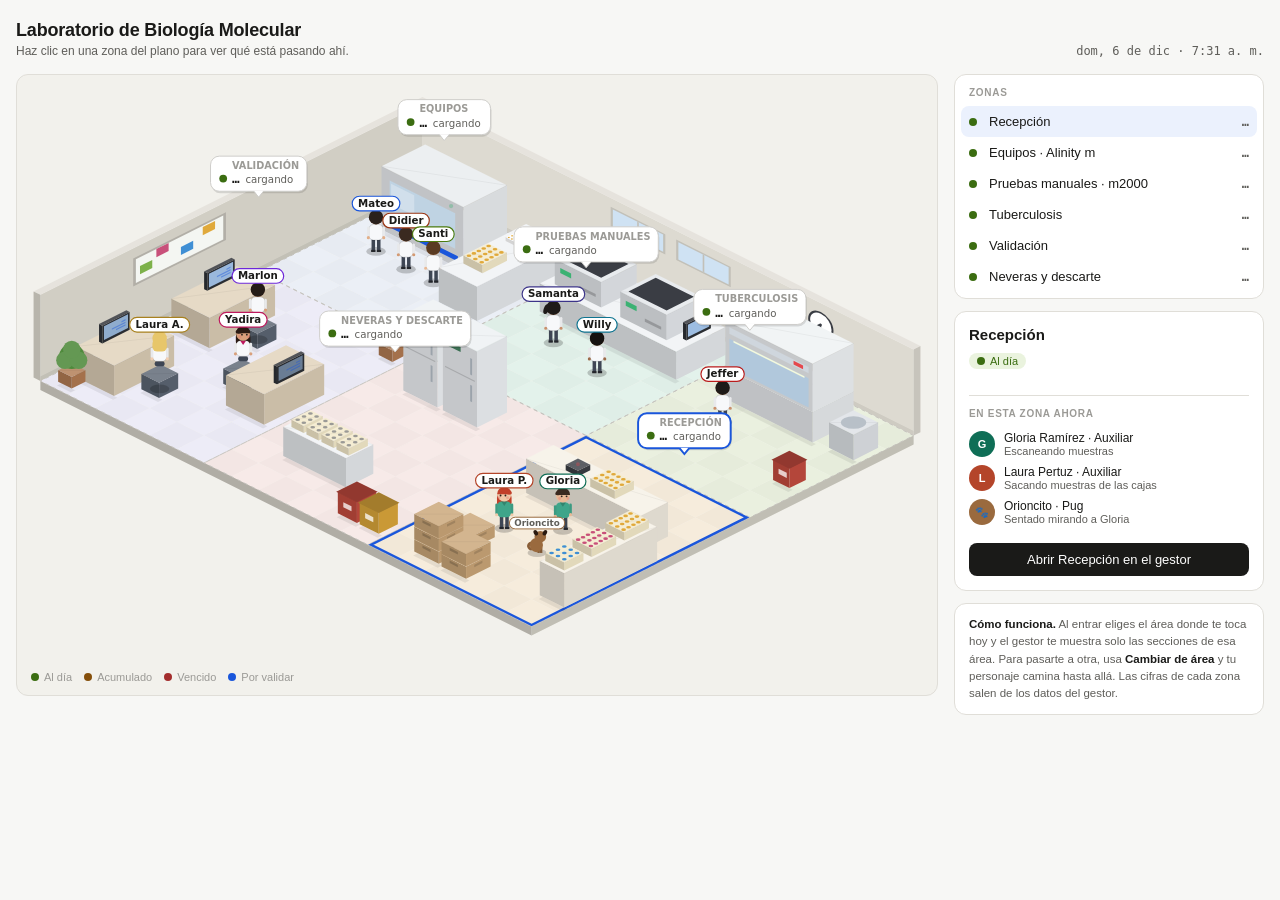
==== commit 044247d2: "Alinity m en Equipos y m2000 en manuales; todo el equipo en el plano; código 3022; revisión de manua" ====
--- a/vista-lab.html
+++ b/vista-lab.html
@@ -186,9 +186,9 @@
 const ZONES = [
   { id: 'recepcion', name: 'Recepción', seccion: 'Recepción', a: [12, 6, 18, 14], tint: 'yellow', st: 'warn', pin: '427', cap: 'por recibir', pz: 2.2, at: [16.6, 7.0],
     metrics: [['Escaneadas hoy', '182'], ['Pendientes por recibir', '427'], ['Sin ingreso', '6']] },
-  { id: 'extraccion', name: 'Extracción · m2000sp', seccion: 'Matrículas', a: [0, 0, 6, 6], tint: 'accent', st: 'ok', pin: '72/96', cap: 'matrícula #48', pz: 3.3, at: [1.8, 1.0],
+  { id: 'extraccion', name: 'Equipos · Alinity m', seccion: 'Reprocesos', a: [0, 0, 6, 6], tint: 'accent', st: 'ok', pin: '72/96', cap: 'matrícula #48', pz: 3.3, at: [1.8, 1.0],
     metrics: [['Matrícula en montaje', '#48 · VPH'], ['Posiciones ocupadas', '72 de 96'], ['Montadas hoy', '2']] },
-  { id: 'amplificacion', name: 'Amplificación · m2000rt', seccion: 'Matrículas', a: [6, 0, 12, 6], tint: 'teal', st: 'ok', pin: '38 min', cap: 'para terminar', pz: 3.2,
+  { id: 'amplificacion', name: 'Pruebas manuales · m2000', seccion: 'Matrículas', a: [6, 0, 12, 6], tint: 'teal', st: 'ok', pin: '38 min', cap: 'para terminar', pz: 3.2,
     metrics: [['Corrida actual', 'VIH carga viral'], ['Termina', '5:48 p. m.'], ['Reprocesos activos', '12']] },
   { id: 'tb', name: 'Tuberculosis', seccion: 'Corridas TB', a: [12, 0, 18, 6], tint: 'green', st: 'crit', pin: '2', cap: 'con más de 3 días', pz: 4.0,
     metrics: [['Esperando corrida', '9'], ['Más de 3 días hábiles', '2'], ['Última corrida', 'lun. 5 oct.']] },
@@ -233,12 +233,12 @@
   let base = null;
   for (let k = 0; k < n; k++) { const b = B(i, j, k * .5, .9, .9, .48, '#C9A577', { crate: true }); if (base) on(base, b, k); else base = b; crates.push(b); }
 });
-// Extracción
+// Equipos: Alinity m
 B(0.7, 0.6, 0, 3, 1.6, 2.5, '#E8EBEE', { sp: true });
 const bench = B(4.4, 0.6, 0, 1.4, 3.2, 1.35, '#E4E7EA', { top: '#F2F4F6' });
 on(bench, B(4.65, 1.0, 1.35, .9, .6, .14, '#FFFFFF', { plate: true }), 1);
 on(bench, B(4.7, 2.3, 1.35, .7, .9, .32, '#F3E9C9', { tubes: '#E0A93B' }), 2);
-// Amplificación
+// Pruebas manuales: m2000
 const rtBench = B(6.6, 0.5, 0, 5, 1.8, 1.1, '#E4E7EA', { top: '#F2F4F6' });
 on(rtBench, B(6.9, 0.75, 1.1, 1.7, 1.3, 1.0, '#E3E6EA', { rt: true }), 1);
 on(rtBench, B(9.3, 0.75, 1.1, 1.7, 1.3, 1.0, '#E3E6EA', { rt: true }), 2);
@@ -255,6 +255,9 @@
 const desk2 = B(0.5, 11.0, 0, 1.4, 2.2, 1.2, '#D9CBB4', { top: '#E6DAC6' });
 on(desk2, B(0.75, 11.6, 1.2, .12, 1.0, .7, '#2D3036', { screen: true, typing: 'Mateo2' }), 1);
 B(2.15, 11.75, 0, .65, .7, .6, '#5B6573', { chair: true });
+const desk3 = B(4.3, 9.3, 0, 1.4, 2.2, 1.2, '#D9CBB4', { top: '#E6DAC6' });
+on(desk3, B(5.45, 9.9, 1.2, .12, 1.0, .7, '#2D3036', { screen: true, typing: 'Val3' }), 1);
+B(3.45, 10.05, 0, .65, .7, .6, '#5B6573', { chair: true });
 B(0.35, 13.2, 0, .5, .5, .45, '#B07A52', { plant: true });
 B(5.25, 6.35, 0, .5, .5, .45, '#B07A52', { plant: true });
 // Neveras y descarte
@@ -292,16 +295,51 @@
     ] },
   { name: 'Samanta', full: 'Samanta', match: ['samanta'], role: 'Bacterióloga', color: '#3C3489', coat: '#F7F8FA', hair: '#1E1A18', style: 'pony', skin: '#C98F6B',
     plan: [
-      { to: [2.3, 3.1], wait: 7, face: [2.3, 1.8], act: 'led', label: 'Cargando el m2000sp' },
-      { to: [5.1, 4.5], wait: 5, face: [5.1, 3.2], label: 'Revisando reprocesos del m2000sp' },
-      { to: [8.0, 3.2], wait: 4, face: [8.0, 1.6], label: 'Montando matrícula de HLA-B27' },
-      { to: [10.3, 3.2], wait: 4, face: [10.3, 1.6], via: [[6.5, 5.0]], label: 'Revisando corrida en m2000rt' },
+      { to: [8.0, 3.2], wait: 6, face: [8.0, 1.6], label: 'Montando matrícula de HLA-B27' },
+      { to: [10.3, 3.2], wait: 5, face: [10.3, 1.6], label: 'Revisando la corrida en el m2000' },
+      { to: [8.6, 4.4], wait: 3, face: [8.6, 1.6], label: 'Organizando placas' },
+    ] },
+  { name: 'Willy', full: 'Willington', match: ['willington'], role: 'Bacteriólogo', color: '#0E7490', coat: '#F7F8FA', hair: '#151210', style: 'short', skin: '#9C6B4A',
+    plan: [
+      { to: [9.9, 3.5], wait: 6, face: [9.9, 1.6], label: 'Montando matrícula de MTHFR' },
+      { to: [11.0, 3.0], wait: 5, face: [11.6, 1.2], label: 'Analizando curvas en el m2000' },
+      { to: [7.4, 3.4], wait: 4, face: [7.4, 1.6], label: 'Cargando el m2000' },
     ] },
   { name: 'Mateo', full: 'Mateo Morales', match: ['mateo'], role: 'Bacteriólogo', color: '#1A56DB', coat: '#F7F8FA', hair: '#2A211C', style: 'short', skin: '#E2AE88',
     plan: [
+      { to: [1.4, 3.1], wait: 7, face: [1.4, 1.8], act: 'led', label: 'Cargando el Alinity m' },
+      { to: [5.1, 4.5], wait: 5, face: [5.1, 3.2], label: 'Revisando reprocesos' },
+      { to: [3.0, 4.6], wait: 4, face: [3.0, 2.2], label: 'Revisando resultados del Alinity m' },
+    ] },
+  { name: 'Didier', full: 'Didier', match: ['didier'], role: 'Bacteriólogo', color: '#9A3412', coat: '#F7F8FA', hair: '#3A2A20', style: 'short', skin: '#D49A73',
+    plan: [
+      { to: [2.6, 3.2], wait: 6, face: [2.6, 1.8], act: 'led', label: 'Cargando racks en el Alinity m' },
+      { to: [4.0, 5.1], wait: 4, face: [4.0, 2.2], label: 'Revisando el estado del Alinity m' },
+      { to: [5.1, 4.3], wait: 5, face: [5.1, 3.2], label: 'Preparando muestras' },
+    ] },
+  { name: 'Santi', full: 'Santiago', match: ['santiago'], role: 'Bacteriólogo', color: '#4D7C0F', coat: '#F7F8FA', hair: '#5A3B22', style: 'short', skin: '#E8B996',
+    plan: [
+      { to: [3.6, 3.2], wait: 6, face: [3.6, 1.8], label: 'Cambiando reactivos del Alinity m' },
+      { to: [1.0, 4.4], wait: 4, face: [1.0, 2.2], label: 'Descargando racks' },
+      { to: [5.2, 3.9], wait: 5, face: [5.2, 3.2], label: 'Montando reprocesos' },
+    ] },
+  { name: 'Jeffer', full: 'Jefferson', match: ['jefferson'], role: 'Bacteriólogo', color: '#B91C1C', coat: '#F7F8FA', hair: '#1E1A18', style: 'short', skin: '#C98F6B',
+    plan: [
+      { to: [14.0, 3.0], wait: 7, face: [14.0, 1.8], label: 'Procesando muestras en la cabina' },
+      { to: [16.4, 2.6], wait: 4, face: [17.3, 1.6], label: 'Centrifugando' },
+      { to: [15.4, 3.2], wait: 6, face: [15.4, 1.8], label: 'Montando la corrida de TB' },
+    ] },
+  { name: 'Marlon', full: 'Marlon', match: ['marlon'], role: 'Bacteriólogo', color: '#6D28D9', coat: '#F7F8FA', hair: '#241C17', style: 'short', skin: '#D9A07C',
+    plan: [
       { to: [2.47, 8.5], wait: 14, face: [1, 8.5], sit: true, act: 'type', label: 'Validando resultados de VPH' },
-      { to: [4.3, 10.2], wait: 3, face: [5.3, 13.0], label: 'Estirando las piernas' },
-      { to: [2.47, 8.5], wait: 9, face: [1, 8.5], sit: true, act: 'type', label: 'Importando validados' },
+      { to: [4.0, 7.2], wait: 3, face: [5.3, 13.0], label: 'Estirando las piernas' },
+      { to: [2.47, 8.5], wait: 10, face: [1, 8.5], sit: true, act: 'type', label: 'Importando validados' },
+    ] },
+  { name: 'Yadira', full: 'Yadira', match: ['yadira'], role: 'Bacterióloga', color: '#BE185D', coat: '#F7F8FA', hair: '#2B1B14', style: 'long', skin: '#D9A07C',
+    plan: [
+      { to: [3.83, 10.4], wait: 13, face: [5.6, 10.4], sit: true, act: 'type', label: 'Validando carga viral de VHB' },
+      { to: [9.6, 7.8], wait: 4, face: [8.4, 6.8], via: [[4.4, 12.6], [7.0, 12.6], [7.0, 8.2]], label: 'Buscando una muestra en la nevera' },
+      { to: [3.83, 10.4], wait: 10, face: [5.6, 10.4], sit: true, act: 'type', via: [[7.0, 8.2], [7.0, 12.6], [4.4, 12.6]], label: 'Validando VPH' },
     ] },
 ];
 const norm = s => String(s || '').normalize('NFD').replace(/[̀-ͯ]/g, '').toLowerCase();
@@ -513,13 +551,13 @@
   }
   if (b.plate) { for (let a = 0; a < 8; a++) for (let c = 0; c < 5; c++) { const p = P(b.i + (a + .5) * b.w / 8, b.j + (c + .5) * b.d / 5, b.z + b.h); ctx.fillStyle = (a * 5 + c) < 29 ? obj('#E0A93B') : 'rgba(0,0,0,.12)'; ctx.fillRect(p.x - .9, p.y - .6, 1.8, 1.2); } }
   if (b.crate) { faceJ(b, .3, .6, .3, .4, 'rgba(0,0,0,.18)'); faceI(b, .3, .6, .3, .4, 'rgba(0,0,0,.14)'); }
-  if (b.sp) { // m2000sp: ventana de cristal y franja azul
+  if (b.sp) { // Alinity m: ventana de cristal y franja azul
     faceJ(b, .2, 2.8, .25, .45, obj('#1A56DB'));
     faceJ(b, .3, 2.7, .7, 2.1, DARK ? '#22313F' : '#BFD3E3');
     faceJ(b, .35, 1.2, 1.2, 2.0, 'rgba(255,255,255,.28)');
     const p = P(b.i + 2.55, b.j + b.d, b.z + 2.3); ctx.fillStyle = '#3BB273'; ctx.globalAlpha = blink; ctx.beginPath(); ctx.arc(p.x, p.y, 2.2, 0, 7); ctx.fill(); ctx.globalAlpha = 1;
   }
-  if (b.rt) { // m2000rt: tapa oscura y luz verde
+  if (b.rt) { // m2000 (manuales): tapa oscura y luz verde
     const tp = [P(b.i + .15, b.j + .15, b.z + b.h + .01), P(b.i + b.w - .15, b.j + .15, b.z + b.h + .01), P(b.i + b.w - .15, b.j + b.d - .15, b.z + b.h + .01), P(b.i + .15, b.j + b.d - .15, b.z + b.h + .01)];
     poly(tp, obj('#3A3D44'));
     faceJ(b, .2, .6, .55, .75, '#3BB273');
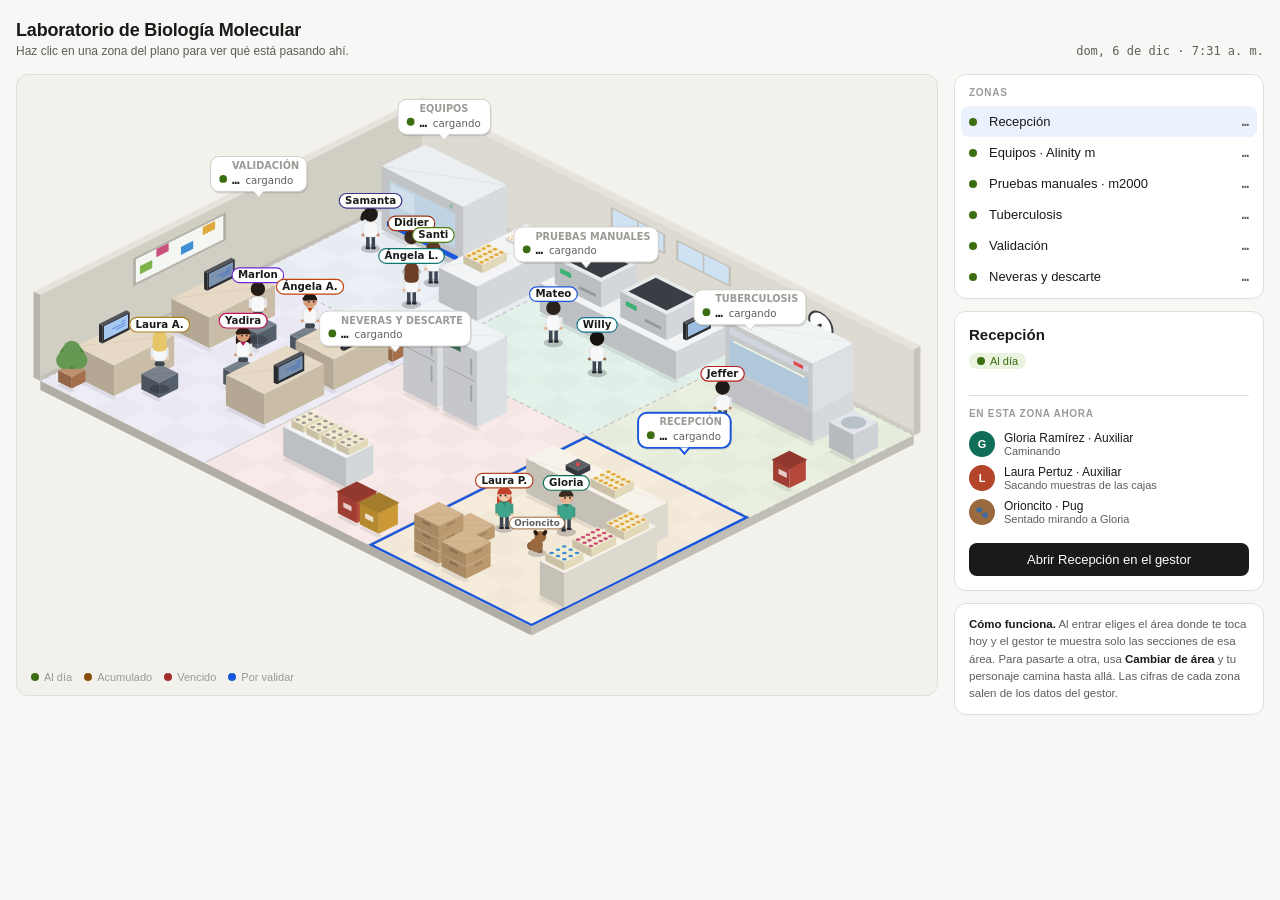
==== commit 474e45b6: "Equipo en el plano (Mateo y Willy en manuales; Samanta y Ángela López en equipos; Ángela Arévalo en " ====
--- a/vista-lab.html
+++ b/vista-lab.html
@@ -258,6 +258,9 @@
 const desk3 = B(4.3, 9.3, 0, 1.4, 2.2, 1.2, '#D9CBB4', { top: '#E6DAC6' });
 on(desk3, B(5.45, 9.9, 1.2, .12, 1.0, .7, '#2D3036', { screen: true, typing: 'Val3' }), 1);
 B(3.45, 10.05, 0, .65, .7, .6, '#5B6573', { chair: true });
+const desk4 = B(4.3, 6.95, 0, 1.4, 2.0, 1.2, '#D9CBB4', { top: '#E6DAC6' });
+on(desk4, B(5.45, 7.45, 1.2, .12, 1.0, .7, '#2D3036', { screen: true, typing: 'Val4' }), 1);
+B(3.45, 7.6, 0, .65, .7, .6, '#5B6573', { chair: true });
 B(0.35, 13.2, 0, .5, .5, .45, '#B07A52', { plant: true });
 B(5.25, 6.35, 0, .5, .5, .45, '#B07A52', { plant: true });
 // Neveras y descarte
@@ -293,7 +296,7 @@
       { to: [14.8, 3.8], wait: 6, face: [14.8, 1.8], via: [[4.0, 10.0], [4.0, 5.2], [14.8, 5.2]], label: 'Revisando la corrida de TB' },
       { to: [2.47, 12.1], wait: 10, face: [1, 12.1], sit: true, act: 'type', via: [[14.8, 5.2], [4.0, 5.2], [4.0, 10.0]], label: 'Validando TB' },
     ] },
-  { name: 'Samanta', full: 'Samanta', match: ['samanta'], role: 'Bacterióloga', color: '#3C3489', coat: '#F7F8FA', hair: '#1E1A18', style: 'pony', skin: '#C98F6B',
+  { name: 'Mateo', full: 'Mateo Morales', match: ['mateo'], role: 'Bacteriólogo', color: '#1A56DB', coat: '#F7F8FA', hair: '#2A211C', style: 'short', skin: '#E2AE88',
     plan: [
       { to: [8.0, 3.2], wait: 6, face: [8.0, 1.6], label: 'Montando matrícula de HLA-B27' },
       { to: [10.3, 3.2], wait: 5, face: [10.3, 1.6], label: 'Revisando la corrida en el m2000' },
@@ -305,23 +308,29 @@
       { to: [11.0, 3.0], wait: 5, face: [11.6, 1.2], label: 'Analizando curvas en el m2000' },
       { to: [7.4, 3.4], wait: 4, face: [7.4, 1.6], label: 'Cargando el m2000' },
     ] },
-  { name: 'Mateo', full: 'Mateo Morales', match: ['mateo'], role: 'Bacteriólogo', color: '#1A56DB', coat: '#F7F8FA', hair: '#2A211C', style: 'short', skin: '#E2AE88',
-    plan: [
-      { to: [1.4, 3.1], wait: 7, face: [1.4, 1.8], act: 'led', label: 'Cargando el Alinity m' },
+  { name: 'Samanta', full: 'Samanta', match: ['samanta'], role: 'Bacterióloga', color: '#3C3489', coat: '#F7F8FA', hair: '#1E1A18', style: 'pony', skin: '#C98F6B',
+    plan: [
+      { to: [1.2, 3.1], wait: 7, face: [1.2, 1.8], act: 'led', label: 'Cargando el Alinity m' },
+      { to: [2.2, 4.9], wait: 4, face: [2.2, 2.2], label: 'Revisando resultados del Alinity m' },
       { to: [5.1, 4.5], wait: 5, face: [5.1, 3.2], label: 'Revisando reprocesos' },
-      { to: [3.0, 4.6], wait: 4, face: [3.0, 2.2], label: 'Revisando resultados del Alinity m' },
+    ] },
+  { name: 'Ángela L.', full: 'Ángela López', match: ['angela', 'lopez'], role: 'Bacterióloga', color: '#0F766E', coat: '#F7F8FA', hair: '#6B3E26', style: 'long', skin: '#E8B996',
+    plan: [
+      { to: [4.0, 4.4], wait: 6, face: [5.0, 3.2], label: 'Preparando muestras para el Alinity m' },
+      { to: [2.0, 3.2], wait: 5, face: [2.0, 1.8], act: 'led', label: 'Cargando racks en el Alinity m' },
+      { to: [0.9, 4.6], wait: 4, face: [0.9, 2.2], label: 'Descargando racks' },
     ] },
   { name: 'Didier', full: 'Didier', match: ['didier'], role: 'Bacteriólogo', color: '#9A3412', coat: '#F7F8FA', hair: '#3A2A20', style: 'short', skin: '#D49A73',
     plan: [
-      { to: [2.6, 3.2], wait: 6, face: [2.6, 1.8], act: 'led', label: 'Cargando racks en el Alinity m' },
-      { to: [4.0, 5.1], wait: 4, face: [4.0, 2.2], label: 'Revisando el estado del Alinity m' },
-      { to: [5.1, 4.3], wait: 5, face: [5.1, 3.2], label: 'Preparando muestras' },
+      { to: [2.8, 3.2], wait: 6, face: [2.8, 1.8], act: 'led', label: 'Cargando racks en el Alinity m' },
+      { to: [4.0, 5.3], wait: 4, face: [4.0, 2.2], label: 'Revisando el estado del Alinity m' },
+      { to: [5.2, 4.2], wait: 5, face: [5.2, 3.2], label: 'Preparando muestras' },
     ] },
   { name: 'Santi', full: 'Santiago', match: ['santiago'], role: 'Bacteriólogo', color: '#4D7C0F', coat: '#F7F8FA', hair: '#5A3B22', style: 'short', skin: '#E8B996',
     plan: [
       { to: [3.6, 3.2], wait: 6, face: [3.6, 1.8], label: 'Cambiando reactivos del Alinity m' },
-      { to: [1.0, 4.4], wait: 4, face: [1.0, 2.2], label: 'Descargando racks' },
-      { to: [5.2, 3.9], wait: 5, face: [5.2, 3.2], label: 'Montando reprocesos' },
+      { to: [1.6, 5.2], wait: 4, face: [1.6, 2.2], label: 'Revisando el control de calidad' },
+      { to: [4.6, 4.9], wait: 5, face: [5.0, 3.2], label: 'Montando reprocesos' },
     ] },
   { name: 'Jeffer', full: 'Jefferson', match: ['jefferson'], role: 'Bacteriólogo', color: '#B91C1C', coat: '#F7F8FA', hair: '#1E1A18', style: 'short', skin: '#C98F6B',
     plan: [
@@ -332,8 +341,14 @@
   { name: 'Marlon', full: 'Marlon', match: ['marlon'], role: 'Bacteriólogo', color: '#6D28D9', coat: '#F7F8FA', hair: '#241C17', style: 'short', skin: '#D9A07C',
     plan: [
       { to: [2.47, 8.5], wait: 14, face: [1, 8.5], sit: true, act: 'type', label: 'Validando resultados de VPH' },
-      { to: [4.0, 7.2], wait: 3, face: [5.3, 13.0], label: 'Estirando las piernas' },
+      { to: [3.2, 10.0], wait: 3, face: [5.3, 13.0], label: 'Estirando las piernas' },
       { to: [2.47, 8.5], wait: 10, face: [1, 8.5], sit: true, act: 'type', label: 'Importando validados' },
+    ] },
+  { name: 'Ángela A.', full: 'Ángela Arévalo', match: ['angela', 'arevalo'], role: 'Bacterióloga', color: '#C2410C', coat: '#F7F8FA', hair: '#1E1A18', style: 'bun', skin: '#D9A07C',
+    plan: [
+      { to: [3.83, 7.95], wait: 13, face: [5.6, 7.95], sit: true, act: 'type', label: 'Validando pruebas manuales' },
+      { to: [7.6, 8.1], wait: 4, face: [7.6, 7.0], via: [[3.6, 6.2], [6.4, 6.2]], label: 'Revisando la nevera' },
+      { to: [3.83, 7.95], wait: 10, face: [5.6, 7.95], sit: true, act: 'type', via: [[6.4, 6.2], [3.6, 6.2]], label: 'Validando carga viral' },
     ] },
   { name: 'Yadira', full: 'Yadira', match: ['yadira'], role: 'Bacterióloga', color: '#BE185D', coat: '#F7F8FA', hair: '#2B1B14', style: 'long', skin: '#D9A07C',
     plan: [
